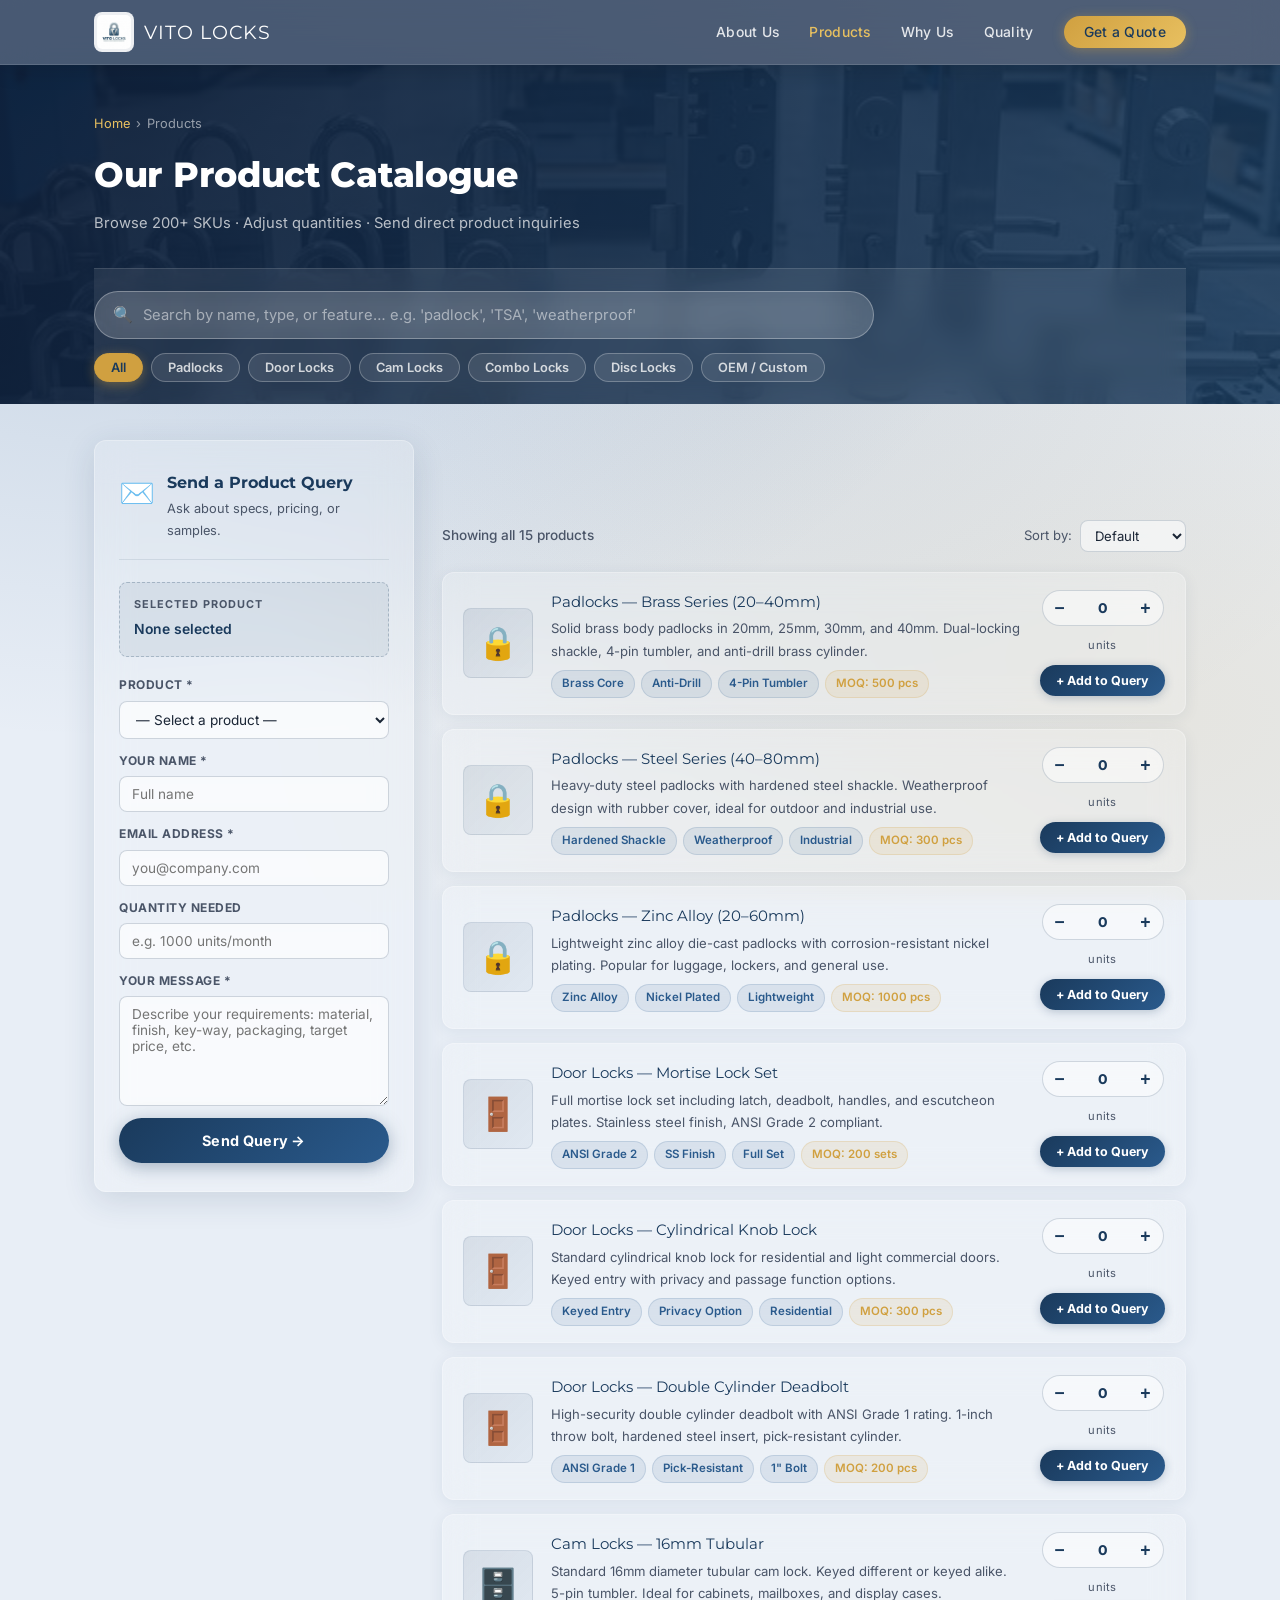
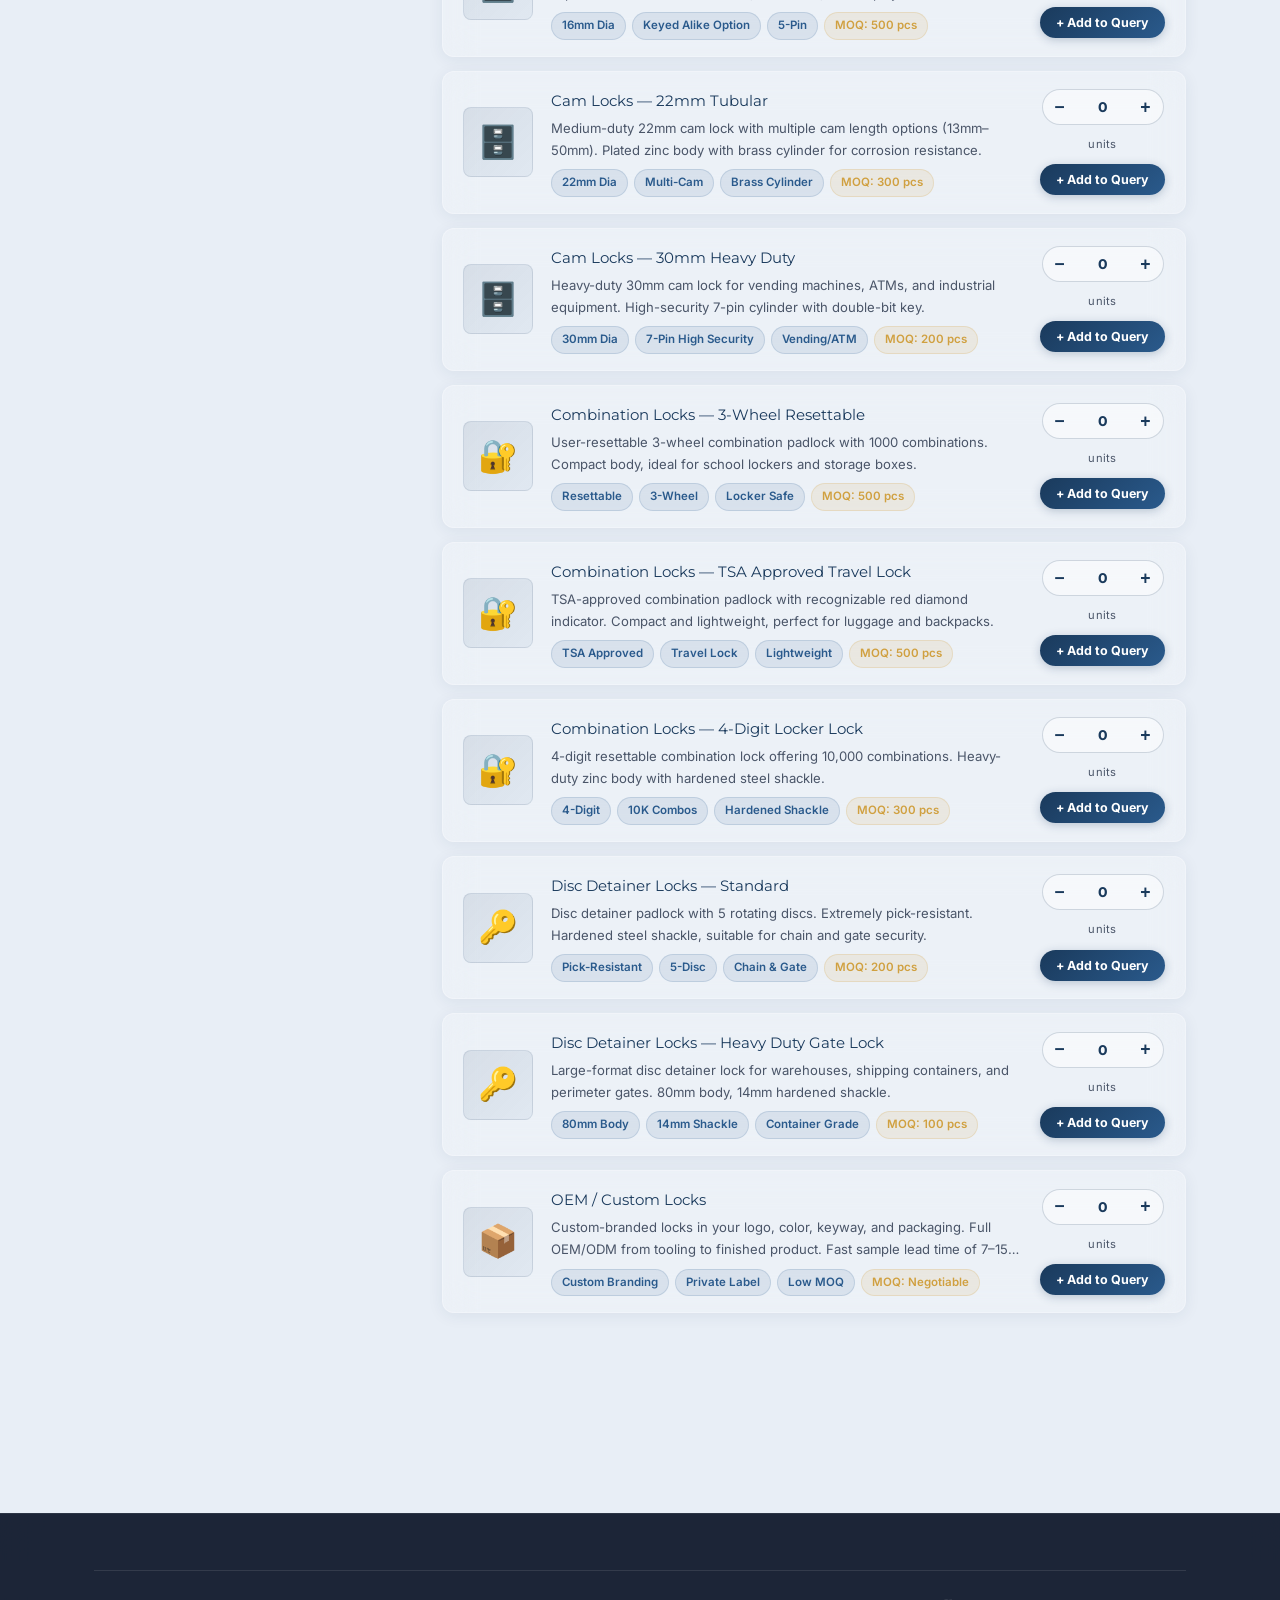
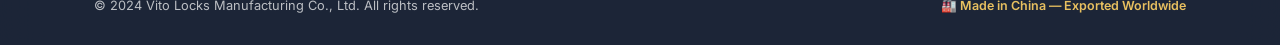
==== products.html @ 8d17414b "feat: add products page with search, quantity controls, and query panel" ====
<!DOCTYPE html>
<html lang="en">
<head>
  <meta charset="UTF-8" />
  <meta name="viewport" content="width=device-width, initial-scale=1.0" />
  <title>Products — Vito Locks | Browse Our Lock Range</title>
  <meta name="description" content="Browse Vito Locks' full product catalogue. Search by type, adjust quantities, and send a direct product inquiry to our trade team." />
  <link rel="stylesheet" href="style.css" />
  <link rel="stylesheet" href="products.css" />
  <link rel="icon" href="data:image/svg+xml,<svg xmlns='http://www.w3.org/2000/svg' viewBox='0 0 100 100'><text y='.9em' font-size='90'>🔒</text></svg>" />
</head>
<body>

<!-- ============================================================
     NAVIGATION
     ============================================================ -->
<nav id="navbar">
  <div class="container nav-inner">
    <div class="nav-logo">
      <a href="index.html" style="display:flex;align-items:center;gap:10px;">
        <img src="logo.png" alt="Vito Locks Logo" />
        <span class="brand">VITO LOCKS</span>
      </a>
    </div>
    <ul class="nav-links" id="navLinks">
      <li><a href="index.html#about">About Us</a></li>
      <li><a href="products.html" style="color:var(--accent-light);">Products</a></li>
      <li><a href="index.html#why">Why Us</a></li>
      <li><a href="index.html#manufacturing">Quality</a></li>
      <li><a href="index.html#contact" class="nav-cta ripple-btn">Get a Quote</a></li>
    </ul>
    <div class="hamburger" id="hamburger" aria-label="Open menu">
      <span></span><span></span><span></span>
    </div>
  </div>
</nav>

<!-- ============================================================
     PAGE HERO STRIP
     ============================================================ -->
<div class="page-hero">
  <div class="container">
    <div class="breadcrumb"><a href="index.html">Home</a> <span>›</span> Products</div>
    <h1 class="page-hero-title">Our Product Catalogue</h1>
    <p class="page-hero-sub">Browse 200+ SKUs · Adjust quantities · Send direct product inquiries</p>

    <!-- ——— SEARCH BAR ——— -->
    <div class="search-wrap">
      <div class="search-box">
        <span class="search-icon">🔍</span>
        <input
          type="text"
          id="searchInput"
          placeholder="Search by name, type, or feature… e.g. 'padlock', 'TSA', 'weatherproof'"
          autocomplete="off"
        />
        <button class="search-clear" id="searchClear" title="Clear search">✕</button>
      </div>
      <div class="filter-chips" id="filterChips">
        <button class="chip active ripple-btn" data-filter="all">All</button>
        <button class="chip ripple-btn" data-filter="padlock">Padlocks</button>
        <button class="chip ripple-btn" data-filter="door">Door Locks</button>
        <button class="chip ripple-btn" data-filter="cam">Cam Locks</button>
        <button class="chip ripple-btn" data-filter="combination">Combo Locks</button>
        <button class="chip ripple-btn" data-filter="disc">Disc Locks</button>
        <button class="chip ripple-btn" data-filter="oem">OEM / Custom</button>
      </div>
    </div>
  </div>
</div>

<!-- ============================================================
     MAIN LAYOUT: LEFT PANEL + RIGHT PRODUCTS
     ============================================================ -->
<main class="products-page container">

  <!-- ======== LEFT: QUERY PANEL ======== -->
  <aside class="query-panel glass-panel" id="queryPanel">
    <div class="query-panel-header">
      <span class="qp-icon">✉️</span>
      <div>
        <h2 class="qp-title">Send a Product Query</h2>
        <p class="qp-sub">Ask about specs, pricing, or samples.</p>
      </div>
    </div>

    <!-- Selected product preview -->
    <div class="selected-product-box" id="selectedProductBox">
      <p class="sp-label">SELECTED PRODUCT</p>
      <div class="sp-name" id="spName">None selected</div>
      <div class="sp-qty" id="spQty"></div>
    </div>

    <form class="query-form" id="queryForm" novalidate>
      <div class="form-group">
        <label for="qProduct">Product *</label>
        <select id="qProduct" required>
          <option value="">— Select a product —</option>
          <option value="Padlocks — Brass Series (20–40mm)">Padlocks — Brass Series (20–40mm)</option>
          <option value="Padlocks — Steel Series (40–80mm)">Padlocks — Steel Series (40–80mm)</option>
          <option value="Padlocks — Zinc Alloy (20–60mm)">Padlocks — Zinc Alloy (20–60mm)</option>
          <option value="Door Locks — Mortise Lock Set">Door Locks — Mortise Lock Set</option>
          <option value="Door Locks — Cylindrical Knob Lock">Door Locks — Cylindrical Knob Lock</option>
          <option value="Door Locks — Double Cylinder Deadbolt">Door Locks — Double Cylinder Deadbolt</option>
          <option value="Cam Locks — 16mm Tubular">Cam Locks — 16mm Tubular</option>
          <option value="Cam Locks — 22mm Tubular">Cam Locks — 22mm Tubular</option>
          <option value="Cam Locks — 30mm Heavy Duty">Cam Locks — 30mm Heavy Duty</option>
          <option value="Combination Locks — 3-Wheel Resettable">Combination Locks — 3-Wheel Resettable</option>
          <option value="Combination Locks — TSA Approved Travel Lock">Combination Locks — TSA Approved Travel Lock</option>
          <option value="Combination Locks — 4-Digit Locker Lock">Combination Locks — 4-Digit Locker Lock</option>
          <option value="Disc Detainer Locks — Standard">Disc Detainer Locks — Standard</option>
          <option value="Disc Detainer Locks — Heavy Duty Gate Lock">Disc Detainer Locks — Heavy Duty Gate Lock</option>
          <option value="OEM / Custom Locks">OEM / Custom Locks</option>
        </select>
      </div>

      <div class="form-group">
        <label for="qName">Your Name *</label>
        <input type="text" id="qName" placeholder="Full name" required />
      </div>

      <div class="form-group">
        <label for="qEmail">Email Address *</label>
        <input type="email" id="qEmail" placeholder="you@company.com" required />
      </div>

      <div class="form-group">
        <label for="qQty">Quantity Needed</label>
        <input type="text" id="qQty" placeholder="e.g. 1000 units/month" />
      </div>

      <div class="form-group">
        <label for="qMsg">Your Message *</label>
        <textarea id="qMsg" rows="5" placeholder="Describe your requirements: material, finish, key-way, packaging, target price, etc." required></textarea>
      </div>

      <button type="submit" class="btn-submit ripple-btn" id="qSubmitBtn">Send Query →</button>
    </form>

    <!-- Inquiry summary badge -->
    <div class="inquiry-summary" id="inquirySummary" style="display:none;">
      <p class="is-label">INQUIRY BASKET</p>
      <div id="inquiryList"></div>
      <button class="btn-clear-basket ripple-btn" id="clearBasket">Clear Basket</button>
    </div>
  </aside>

  <!-- ======== RIGHT: PRODUCTS LIST ======== -->
  <section class="products-right">
    <div class="products-toolbar">
      <span class="results-count" id="resultsCount">Showing all 15 products</span>
      <div class="sort-wrap">
        <label for="sortSelect">Sort by:</label>
        <select id="sortSelect">
          <option value="default">Default</option>
          <option value="az">Name A–Z</option>
          <option value="za">Name Z–A</option>
        </select>
      </div>
    </div>

    <div class="product-list" id="productList">
      <!-- Products injected by JS -->
    </div>

    <div class="no-results" id="noResults" style="display:none;">
      <span>🔍</span>
      <p>No products match your search. Try a different keyword or filter.</p>
    </div>
  </section>

</main>

<!-- ============================================================
     FOOTER (compact)
     ============================================================ -->
<footer id="footer" style="margin-top:60px;">
  <div class="container">
    <div class="footer-bottom">
      <p>© 2024 Vito Locks Manufacturing Co., Ltd. All rights reserved.</p>
      <span class="made-in">🏭 Made in China — Exported Worldwide</span>
    </div>
  </div>
</footer>

<!-- Toast notification -->
<div id="toast"></div>

<script src="products.js"></script>
</body>
</html>
---- style.css ----
/* ===========================
   VITO LOCKS — Glassmorphism Stylesheet
   =========================== */

@import url('https://fonts.googleapis.com/css2?family=Inter:wght@300;400;500;600;700&family=Montserrat:wght@600;700;800&display=swap');

/* ——— CSS Variables ——— */
:root {
  --primary:        #1a3a5c;
  --primary-light:  #2a5a8c;
  --primary-glass:  rgba(26, 58, 92, 0.55);
  --accent:         #d0a040;
  --accent-light:   #e8c060;
  --neutral-dark:   #1a2535;
  --neutral-mid:    #4a5568;
  --neutral-light:  rgba(255,255,255,0.08);
  --bg:             #ffffff;
  --border:         rgba(255,255,255,0.22);
  --border-dark:    rgba(26,58,92,0.18);
  --glass-bg:       rgba(255,255,255,0.12);
  --glass-bg-card:  rgba(255,255,255,0.18);
  --glass-blur:     blur(16px);
  --glass-shadow:   0 8px 32px rgba(26,58,92,0.18);
  --shadow:         0 4px 24px rgba(26,58,92,0.12);
  --radius:         12px;
  --radius-sm:      8px;
  --font-body:      'Inter', sans-serif;
  --font-head:      'Montserrat', sans-serif;
  --transition:     0.28s ease;
}

/* ——— Reset ——— */
*, *::before, *::after { box-sizing: border-box; margin: 0; padding: 0; }
html { scroll-behavior: smooth; }

body {
  font-family: var(--font-body);
  font-size: 15px;
  color: var(--neutral-dark);
  line-height: 1.7;
  /* Rich layered background so glass effect is visible throughout */
  background:
    radial-gradient(ellipse at 10% 20%, rgba(42,90,140,0.18) 0%, transparent 55%),
    radial-gradient(ellipse at 90% 80%, rgba(208,160,64,0.12) 0%, transparent 55%),
    radial-gradient(ellipse at 60% 40%, rgba(26,58,92,0.08) 0%, transparent 60%),
    #e8eef6;
  background-attachment: fixed;
}

img { display: block; max-width: 100%; }
a  { text-decoration: none; color: inherit; }
ul { list-style: none; }

/* ——— Glassmorphism mixin class ——— */
.glass {
  background: var(--glass-bg-card);
  backdrop-filter: var(--glass-blur);
  -webkit-backdrop-filter: var(--glass-blur);
  border: 1px solid var(--border);
  box-shadow: var(--glass-shadow);
}

/* ——— Utility ——— */
.container {
  max-width: 1140px;
  margin: 0 auto;
  padding: 0 24px;
}
.section-title {
  font-family: var(--font-head);
  font-size: 1.9rem;
  color: var(--primary);
  margin-bottom: 10px;
  letter-spacing: -0.3px;
}
.section-sub {
  font-size: 0.95rem;
  color: var(--neutral-mid);
  margin-bottom: 42px;
  max-width: 560px;
}
.divider {
  width: 50px;
  height: 3px;
  background: linear-gradient(90deg, var(--accent), var(--accent-light));
  margin-bottom: 14px;
  border-radius: 2px;
}
section { padding: 80px 0; }

/* ——— RIPPLE / BUBBLE EFFECT ——— */
.ripple-btn {
  position: relative;
  overflow: hidden;
}
.ripple-btn .ripple {
  position: absolute;
  border-radius: 50%;
  transform: scale(0);
  animation: ripple-anim 0.65s linear;
  background: rgba(255, 255, 255, 0.45);
  pointer-events: none;
}
@keyframes ripple-anim {
  to {
    transform: scale(4);
    opacity: 0;
  }
}

/* ——— NAV ——— */
#navbar {
  position: sticky;
  top: 0;
  z-index: 1000;
  background: rgba(20, 40, 70, 0.72);
  backdrop-filter: blur(20px);
  -webkit-backdrop-filter: blur(20px);
  border-bottom: 1px solid rgba(255,255,255,0.12);
  box-shadow: 0 2px 24px rgba(0,0,0,0.15);
}
.nav-inner {
  display: flex;
  align-items: center;
  justify-content: space-between;
  height: 64px;
}
.nav-logo {
  display: flex;
  align-items: center;
  gap: 10px;
}
.nav-logo img {
  height: 40px;
  width: 40px;
  object-fit: contain;
  border-radius: var(--radius-sm);
  background: rgba(255,255,255,0.9);
  padding: 3px;
}
.nav-logo .brand {
  font-family: var(--font-head);
  font-size: 1.2rem;
  color: white;
  letter-spacing: 1px;
}
.nav-links {
  display: flex;
  align-items: center;
  gap: 30px;
}
.nav-links a {
  color: rgba(255,255,255,0.85);
  font-size: 0.87rem;
  font-weight: 500;
  letter-spacing: 0.3px;
  transition: color var(--transition);
}
.nav-links a:hover { color: var(--accent-light); }
.nav-cta {
  background: linear-gradient(135deg, var(--accent), var(--accent-light));
  color: var(--primary) !important;
  padding: 8px 20px;
  border-radius: 30px !important;
  font-weight: 700;
  transition: transform var(--transition), box-shadow var(--transition) !important;
  box-shadow: 0 2px 12px rgba(208,160,64,0.4);
}
.nav-cta:hover {
  transform: translateY(-1px);
  box-shadow: 0 6px 20px rgba(208,160,64,0.5) !important;
}
.hamburger {
  display: none;
  flex-direction: column;
  gap: 5px;
  cursor: pointer;
  padding: 4px;
}
.hamburger span {
  display: block;
  width: 24px;
  height: 2px;
  background: white;
  border-radius: 2px;
  transition: var(--transition);
}

/* ——— HERO ——— */
#hero {
  position: relative;
  min-height: 560px;
  display: flex;
  align-items: center;
  overflow: hidden;
  padding: 0;
}
.hero-bg {
  position: absolute;
  inset: 0;
  background: linear-gradient(110deg, rgba(15,35,60,0.92) 40%, rgba(26,58,92,0.65) 100%);
  z-index: 1;
}
.hero-img {
  position: absolute;
  inset: 0;
  width: 100%;
  height: 100%;
  object-fit: cover;
  z-index: 0;
}
.hero-content {
  position: relative;
  z-index: 2;
  padding: 90px 0;
}
.hero-tag {
  display: inline-block;
  background: rgba(208,160,64,0.18);
  backdrop-filter: blur(8px);
  -webkit-backdrop-filter: blur(8px);
  border: 1px solid rgba(208,160,64,0.5);
  color: var(--accent-light);
  font-size: 0.75rem;
  font-weight: 700;
  letter-spacing: 2px;
  text-transform: uppercase;
  padding: 6px 16px;
  border-radius: 30px;
  margin-bottom: 20px;
}
.hero-title {
  font-family: var(--font-head);
  font-size: 2.8rem;
  color: #fff;
  line-height: 1.2;
  margin-bottom: 18px;
  max-width: 560px;
}
.hero-title span { color: var(--accent-light); }
.hero-desc {
  color: rgba(255,255,255,0.80);
  font-size: 1rem;
  max-width: 480px;
  margin-bottom: 34px;
}
.btn-group { display: flex; gap: 14px; flex-wrap: wrap; }

/* Primary button */
.btn-primary {
  background: linear-gradient(135deg, var(--accent) 0%, var(--accent-light) 100%);
  color: var(--primary);
  padding: 13px 30px;
  border-radius: 30px;
  font-weight: 700;
  font-size: 0.9rem;
  border: none;
  cursor: pointer;
  transition: transform var(--transition), box-shadow var(--transition);
  box-shadow: 0 4px 18px rgba(208,160,64,0.4);
  position: relative;
  overflow: hidden;
}
.btn-primary:hover {
  transform: translateY(-2px);
  box-shadow: 0 8px 28px rgba(208,160,64,0.55);
}

/* Outline button (glass variant) */
.btn-outline {
  background: rgba(255,255,255,0.1);
  backdrop-filter: blur(10px);
  -webkit-backdrop-filter: blur(10px);
  border: 1.5px solid rgba(255,255,255,0.5);
  color: white;
  padding: 12px 28px;
  border-radius: 30px;
  font-weight: 600;
  font-size: 0.9rem;
  cursor: pointer;
  transition: background var(--transition), border-color var(--transition), transform var(--transition);
  position: relative;
  overflow: hidden;
}
.btn-outline:hover {
  background: rgba(255,255,255,0.2);
  border-color: white;
  transform: translateY(-2px);
}

/* Submit button */
.btn-submit {
  background: linear-gradient(135deg, var(--primary) 0%, var(--primary-light) 100%);
  color: white;
  padding: 14px;
  border-radius: 30px;
  border: none;
  font-weight: 700;
  font-size: 0.9rem;
  cursor: pointer;
  font-family: var(--font-body);
  letter-spacing: 0.3px;
  transition: transform var(--transition), box-shadow var(--transition);
  box-shadow: 0 4px 18px rgba(26,58,92,0.35);
  position: relative;
  overflow: hidden;
}
.btn-submit:hover {
  transform: translateY(-2px);
  box-shadow: 0 8px 28px rgba(26,58,92,0.45);
}

/* ——— STATS STRIP ——— */
#stats {
  background: rgba(16, 36, 64, 0.82);
  backdrop-filter: blur(20px);
  -webkit-backdrop-filter: blur(20px);
  border-top: 1px solid rgba(255,255,255,0.08);
  border-bottom: 1px solid rgba(255,255,255,0.08);
  padding: 38px 0;
}
.stats-grid {
  display: grid;
  grid-template-columns: repeat(4, 1fr);
  gap: 0;
  text-align: center;
}
.stat-item {
  padding: 10px 20px;
  border-right: 1px solid rgba(255,255,255,0.12);
}
.stat-item:last-child { border-right: none; }
.stat-num {
  font-family: var(--font-head);
  font-size: 2.1rem;
  font-weight: 800;
  color: var(--accent-light);
}
.stat-label {
  font-size: 0.8rem;
  color: rgba(255,255,255,0.65);
  letter-spacing: 0.5px;
  margin-top: 4px;
}

/* ——— ABOUT ——— */
#about {
  background: transparent;
}
#about .about-grid {
  display: grid;
  grid-template-columns: 1fr 1fr;
  gap: 60px;
  align-items: center;
}
.about-img-wrap {
  border-radius: var(--radius);
  overflow: hidden;
  box-shadow: var(--glass-shadow);
  border: 1px solid rgba(255,255,255,0.3);
}
.about-img-wrap img { width: 100%; height: 340px; object-fit: cover; }
.about-text-panel {
  background: var(--glass-bg-card);
  backdrop-filter: var(--glass-blur);
  -webkit-backdrop-filter: var(--glass-blur);
  border: 1px solid rgba(255,255,255,0.25);
  border-radius: var(--radius);
  padding: 36px;
  box-shadow: var(--glass-shadow);
}
.about-badges {
  display: flex;
  gap: 10px;
  flex-wrap: wrap;
  margin-top: 24px;
}
.badge {
  background: rgba(26,58,92,0.1);
  backdrop-filter: blur(6px);
  border: 1px solid rgba(26,58,92,0.2);
  border-radius: 20px;
  padding: 5px 14px;
  font-size: 0.8rem;
  font-weight: 600;
  color: var(--primary);
}

/* ——— PRODUCTS ——— */
#products {
  background: transparent;
}
#products .products-grid {
  display: grid;
  grid-template-columns: repeat(3, 1fr);
  gap: 24px;
}
.product-card {
  background: var(--glass-bg-card);
  backdrop-filter: var(--glass-blur);
  -webkit-backdrop-filter: var(--glass-blur);
  border: 1px solid rgba(255,255,255,0.28);
  border-radius: var(--radius);
  overflow: hidden;
  transition: box-shadow var(--transition), transform var(--transition);
  box-shadow: 0 4px 20px rgba(26,58,92,0.08);
}
.product-card:hover {
  box-shadow: 0 12px 36px rgba(26,58,92,0.18);
  transform: translateY(-4px);
  border-color: rgba(208,160,64,0.35);
}
.product-img {
  height: 160px;
  background: linear-gradient(135deg, rgba(26,58,92,0.12), rgba(42,90,140,0.08));
  display: flex;
  align-items: center;
  justify-content: center;
  font-size: 3.5rem;
  border-bottom: 1px solid rgba(255,255,255,0.2);
}
.product-body { padding: 20px; }
.product-name {
  font-family: var(--font-head);
  font-size: 1rem;
  color: var(--primary);
  margin-bottom: 6px;
}
.product-desc { font-size: 0.85rem; color: var(--neutral-mid); margin-bottom: 14px; }
.product-tags { display: flex; gap: 8px; flex-wrap: wrap; }
.tag {
  font-size: 0.72rem;
  font-weight: 600;
  color: var(--primary-light);
  background: rgba(42,90,140,0.1);
  border: 1px solid rgba(42,90,140,0.15);
  padding: 3px 10px;
  border-radius: 20px;
}

/* ——— WHY US ——— */
#why {
  background: transparent;
}
#why .why-grid {
  display: grid;
  grid-template-columns: repeat(3, 1fr);
  gap: 24px;
}
.why-card {
  background: var(--glass-bg-card);
  backdrop-filter: var(--glass-blur);
  -webkit-backdrop-filter: var(--glass-blur);
  border: 1px solid rgba(255,255,255,0.28);
  border-radius: var(--radius);
  padding: 32px 24px;
  text-align: center;
  transition: box-shadow var(--transition), transform var(--transition), border-color var(--transition);
  box-shadow: 0 4px 20px rgba(26,58,92,0.06);
}
.why-card:hover {
  box-shadow: 0 10px 32px rgba(26,58,92,0.15);
  transform: translateY(-3px);
  border-color: rgba(208,160,64,0.3);
}
.why-icon {
  font-size: 2.4rem;
  margin-bottom: 14px;
  display: block;
}
.why-card h4 {
  font-family: var(--font-head);
  font-size: 0.95rem;
  color: var(--primary);
  margin-bottom: 8px;
}
.why-card p { font-size: 0.85rem; color: var(--neutral-mid); }

/* ——— MANUFACTURING ——— */
#manufacturing {
  background: transparent;
}
#manufacturing .mfg-layout {
  display: grid;
  grid-template-columns: 1.1fr 1fr;
  gap: 60px;
  align-items: start;
}
.mfg-panel {
  background: var(--glass-bg-card);
  backdrop-filter: var(--glass-blur);
  -webkit-backdrop-filter: var(--glass-blur);
  border: 1px solid rgba(255,255,255,0.25);
  border-radius: var(--radius);
  padding: 36px;
  box-shadow: var(--glass-shadow);
}
.mfg-steps { display: flex; flex-direction: column; gap: 22px; }
.mfg-step {
  display: flex;
  gap: 18px;
  align-items: flex-start;
}
.step-num {
  flex-shrink: 0;
  width: 38px;
  height: 38px;
  background: linear-gradient(135deg, var(--primary), var(--primary-light));
  color: white;
  font-family: var(--font-head);
  font-size: 0.85rem;
  font-weight: 700;
  display: flex;
  align-items: center;
  justify-content: center;
  border-radius: 50%;
  box-shadow: 0 3px 10px rgba(26,58,92,0.3);
}
.step-body h5 {
  font-family: var(--font-head);
  font-size: 0.9rem;
  color: var(--primary);
  margin-bottom: 3px;
}
.step-body p { font-size: 0.84rem; color: var(--neutral-mid); }
.mfg-certs {
  display: grid;
  grid-template-columns: 1fr 1fr;
  gap: 14px;
  margin-top: 10px;
}
.cert-box {
  background: var(--glass-bg-card);
  backdrop-filter: var(--glass-blur);
  -webkit-backdrop-filter: var(--glass-blur);
  border: 1px solid rgba(255,255,255,0.28);
  border-radius: var(--radius-sm);
  padding: 18px 14px;
  text-align: center;
  transition: transform var(--transition), border-color var(--transition);
  box-shadow: 0 2px 12px rgba(26,58,92,0.07);
}
.cert-box:hover {
  transform: translateY(-2px);
  border-color: rgba(208,160,64,0.3);
}
.cert-box .cert-icon { font-size: 1.9rem; margin-bottom: 8px; }
.cert-box p { font-size: 0.78rem; font-weight: 600; color: var(--primary); }

/* ——— CONTACT ——— */
#contact {
  background: transparent;
}
#contact .contact-wrap {
  display: grid;
  grid-template-columns: 1fr 1.3fr;
  gap: 40px;
  align-items: start;
}
.contact-info-panel {
  background: var(--glass-bg-card);
  backdrop-filter: var(--glass-blur);
  -webkit-backdrop-filter: var(--glass-blur);
  border: 1px solid rgba(255,255,255,0.25);
  border-radius: var(--radius);
  padding: 32px;
  box-shadow: var(--glass-shadow);
}
.contact-info-panel h3 {
  font-family: var(--font-head);
  font-size: 1.1rem;
  color: var(--primary);
  margin-bottom: 22px;
}
.info-line {
  display: flex;
  gap: 12px;
  align-items: flex-start;
  margin-bottom: 18px;
}
.info-line .icon { font-size: 1.15rem; margin-top: 2px; flex-shrink: 0; }
.info-line p { font-size: 0.87rem; color: var(--neutral-mid); }
.info-line strong { color: var(--neutral-dark); display: block; margin-bottom: 2px; }

.contact-form-panel {
  background: var(--glass-bg-card);
  backdrop-filter: var(--glass-blur);
  -webkit-backdrop-filter: var(--glass-blur);
  border: 1px solid rgba(255,255,255,0.25);
  border-radius: var(--radius);
  padding: 32px;
  box-shadow: var(--glass-shadow);
}
.contact-form { display: flex; flex-direction: column; gap: 14px; }
.form-row { display: grid; grid-template-columns: 1fr 1fr; gap: 14px; }
.form-group { display: flex; flex-direction: column; gap: 5px; }
.form-group label {
  font-size: 0.8rem;
  font-weight: 600;
  color: var(--neutral-mid);
  text-transform: uppercase;
  letter-spacing: 0.4px;
}
.form-group input,
.form-group select,
.form-group textarea {
  border: 1px solid rgba(26,58,92,0.18);
  border-radius: var(--radius-sm);
  padding: 10px 14px;
  font-family: var(--font-body);
  font-size: 0.88rem;
  color: var(--neutral-dark);
  background: rgba(255,255,255,0.55);
  backdrop-filter: blur(6px);
  -webkit-backdrop-filter: blur(6px);
  outline: none;
  transition: border-color var(--transition), background var(--transition);
}
.form-group input:focus,
.form-group select:focus,
.form-group textarea:focus {
  border-color: var(--primary-light);
  background: rgba(255,255,255,0.8);
}
.form-group textarea { resize: vertical; min-height: 110px; }

/* ——— FOOTER ——— */
#footer {
  background: rgba(10, 20, 38, 0.92);
  backdrop-filter: blur(20px);
  -webkit-backdrop-filter: blur(20px);
  border-top: 1px solid rgba(255,255,255,0.08);
  color: rgba(255,255,255,0.7);
  padding: 56px 0 28px;
}
.footer-grid {
  display: grid;
  grid-template-columns: 2fr 1fr 1fr 1fr;
  gap: 40px;
  margin-bottom: 40px;
}
.footer-brand img {
  height: 42px;
  width: 42px;
  object-fit: contain;
  background: rgba(255,255,255,0.9);
  border-radius: var(--radius-sm);
  padding: 3px;
  margin-bottom: 12px;
}
.footer-brand .brand-name {
  font-family: var(--font-head);
  font-size: 1rem;
  color: white;
  margin-bottom: 10px;
}
.footer-brand p { font-size: 0.83rem; line-height: 1.65; }
.footer-col h5 {
  font-size: 0.8rem;
  font-weight: 700;
  color: white;
  text-transform: uppercase;
  letter-spacing: 1px;
  margin-bottom: 16px;
}
.footer-col ul li { margin-bottom: 9px; }
.footer-col ul li a {
  font-size: 0.83rem;
  color: rgba(255,255,255,0.6);
  transition: color var(--transition);
}
.footer-col ul li a:hover { color: var(--accent-light); }
.footer-bottom {
  border-top: 1px solid rgba(255,255,255,0.1);
  padding-top: 24px;
  display: flex;
  justify-content: space-between;
  align-items: center;
  flex-wrap: wrap;
  gap: 10px;
}
.footer-bottom p { font-size: 0.8rem; }
.footer-bottom .made-in {
  font-size: 0.78rem;
  color: var(--accent-light);
  font-weight: 600;
}

/* ——— TOAST ——— */
#toast {
  position: fixed;
  bottom: 30px;
  right: 30px;
  background: rgba(26,58,92,0.88);
  backdrop-filter: blur(14px);
  -webkit-backdrop-filter: blur(14px);
  border: 1px solid rgba(255,255,255,0.2);
  color: white;
  padding: 14px 24px;
  border-radius: 12px;
  font-size: 0.87rem;
  font-weight: 500;
  box-shadow: 0 8px 28px rgba(0,0,0,0.25);
  transform: translateY(80px);
  opacity: 0;
  transition: all 0.38s cubic-bezier(0.34,1.56,0.64,1);
  z-index: 9999;
}
#toast.show { transform: translateY(0); opacity: 1; }

/* ——— FADE ANIMATION ——— */
.fade-item {
  opacity: 0;
  transform: translateY(22px);
  transition: opacity 0.5s ease, transform 0.5s ease;
}
.fade-item.visible {
  opacity: 1;
  transform: translateY(0);
}

/* ——— RESPONSIVE ——— */
@media (max-width: 992px) {
  .stats-grid { grid-template-columns: repeat(2, 1fr); }
  #about .about-grid { grid-template-columns: 1fr; }
  #products .products-grid { grid-template-columns: repeat(2, 1fr); }
  #why .why-grid { grid-template-columns: repeat(2, 1fr); }
  #manufacturing .mfg-layout { grid-template-columns: 1fr; }
  #contact .contact-wrap { grid-template-columns: 1fr; }
  .footer-grid { grid-template-columns: 1fr 1fr; }
}

@media (max-width: 680px) {
  .hero-title { font-size: 2rem; }
  .section-title { font-size: 1.5rem; }
  #products .products-grid { grid-template-columns: 1fr; }
  #why .why-grid { grid-template-columns: 1fr; }
  .form-row { grid-template-columns: 1fr; }
  .footer-grid { grid-template-columns: 1fr; }
  .nav-links { display: none; flex-direction: column; gap: 0; }
  .nav-links.open {
    display: flex;
    position: absolute;
    top: 64px;
    left: 0;
    right: 0;
    background: rgba(20,40,70,0.96);
    backdrop-filter: blur(16px);
    -webkit-backdrop-filter: blur(16px);
    padding: 12px 0;
    box-shadow: 0 8px 24px rgba(0,0,0,0.3);
    border-bottom: 1px solid rgba(255,255,255,0.08);
  }
  .nav-links.open a {
    padding: 12px 24px;
    display: block;
  }
  .hamburger { display: flex; }
  #navbar { position: relative; }
}
---- products.css ----
/* ===========================
   VITO LOCKS — Products Page CSS
   =========================== */

/* ——— Page Hero Strip ——— */
.page-hero {
  background: linear-gradient(110deg, rgba(15,32,58,0.95) 0%, rgba(26,58,92,0.88) 100%),
              url('hero.png') center/cover no-repeat;
  padding: 48px 0 0;
  color: white;
}
.breadcrumb {
  font-size: 0.8rem;
  color: rgba(255,255,255,0.55);
  margin-bottom: 10px;
  display: flex;
  gap: 6px;
  align-items: center;
}
.breadcrumb a { color: var(--accent-light); transition: opacity var(--transition); }
.breadcrumb a:hover { opacity: 0.8; }
.page-hero-title {
  font-family: var(--font-head);
  font-size: 2.2rem;
  font-weight: 800;
  margin-bottom: 6px;
  letter-spacing: -0.3px;
}
.page-hero-sub {
  font-size: 0.92rem;
  color: rgba(255,255,255,0.7);
  margin-bottom: 32px;
}

/* ——— Search Bar ——— */
.search-wrap {
  background: rgba(255,255,255,0.08);
  backdrop-filter: blur(12px);
  -webkit-backdrop-filter: blur(12px);
  border-top: 1px solid rgba(255,255,255,0.12);
  padding: 22px 0;
}
.search-box {
  display: flex;
  align-items: center;
  background: rgba(255,255,255,0.14);
  backdrop-filter: blur(16px);
  -webkit-backdrop-filter: blur(16px);
  border: 1.5px solid rgba(255,255,255,0.3);
  border-radius: 40px;
  padding: 0 18px;
  gap: 10px;
  transition: border-color var(--transition), background var(--transition);
  max-width: 780px;
}
.search-box:focus-within {
  border-color: var(--accent-light);
  background: rgba(255,255,255,0.2);
}
.search-icon { font-size: 1rem; opacity: 0.7; flex-shrink: 0; }
.search-box input {
  flex: 1;
  background: transparent;
  border: none;
  outline: none;
  font-family: var(--font-body);
  font-size: 0.92rem;
  color: white;
  padding: 14px 0;
}
.search-box input::placeholder { color: rgba(255,255,255,0.5); }
.search-clear {
  background: none;
  border: none;
  color: rgba(255,255,255,0.5);
  font-size: 0.85rem;
  cursor: pointer;
  padding: 4px 6px;
  border-radius: 50%;
  transition: color var(--transition), background var(--transition);
  display: none;
  flex-shrink: 0;
}
.search-clear.visible { display: block; }
.search-clear:hover { color: white; background: rgba(255,255,255,0.1); }

.filter-chips {
  display: flex;
  gap: 8px;
  flex-wrap: wrap;
  margin-top: 14px;
}
.chip {
  background: rgba(255,255,255,0.1);
  border: 1.5px solid rgba(255,255,255,0.25);
  color: rgba(255,255,255,0.78);
  padding: 6px 16px;
  border-radius: 20px;
  font-size: 0.8rem;
  font-weight: 600;
  cursor: pointer;
  font-family: var(--font-body);
  transition: background var(--transition), border-color var(--transition), color var(--transition);
  position: relative;
  overflow: hidden;
}
.chip:hover {
  background: rgba(255,255,255,0.2);
  border-color: rgba(255,255,255,0.5);
  color: white;
}
.chip.active {
  background: var(--accent);
  border-color: var(--accent);
  color: var(--primary);
  box-shadow: 0 3px 12px rgba(208,160,64,0.4);
}

/* ——— MAIN LAYOUT ——— */
.products-page {
  display: grid;
  grid-template-columns: 320px 1fr;
  gap: 28px;
  padding-top: 36px;
  padding-bottom: 60px;
  align-items: start;
}

/* ——— LEFT QUERY PANEL ——— */
.query-panel {
  position: sticky;
  top: 80px;
  border-radius: var(--radius);
  padding: 28px 24px;
}
.glass-panel {
  background: rgba(255,255,255,0.16);
  backdrop-filter: blur(18px);
  -webkit-backdrop-filter: blur(18px);
  border: 1px solid rgba(255,255,255,0.28);
  box-shadow: 0 8px 32px rgba(26,58,92,0.14);
}
.query-panel-header {
  display: flex;
  align-items: flex-start;
  gap: 12px;
  margin-bottom: 22px;
  padding-bottom: 18px;
  border-bottom: 1px solid rgba(26,58,92,0.1);
}
.qp-icon { font-size: 1.8rem; flex-shrink: 0; }
.qp-title {
  font-family: var(--font-head);
  font-size: 1rem;
  color: var(--primary);
  margin-bottom: 2px;
}
.qp-sub { font-size: 0.8rem; color: var(--neutral-mid); }

/* Selected product preview box */
.selected-product-box {
  background: rgba(26,58,92,0.07);
  border: 1px dashed rgba(26,58,92,0.25);
  border-radius: var(--radius-sm);
  padding: 12px 14px;
  margin-bottom: 18px;
  min-height: 58px;
}
.sp-label {
  font-size: 0.68rem;
  font-weight: 700;
  letter-spacing: 1px;
  color: var(--neutral-mid);
  margin-bottom: 4px;
}
.sp-name {
  font-size: 0.87rem;
  font-weight: 600;
  color: var(--primary);
}
.sp-qty {
  font-size: 0.78rem;
  color: var(--neutral-mid);
  margin-top: 3px;
}

.query-form { display: flex; flex-direction: column; gap: 12px; }
.query-form .form-group label {
  font-size: 0.75rem;
  font-weight: 700;
  color: var(--neutral-mid);
  text-transform: uppercase;
  letter-spacing: 0.5px;
}
.query-form .form-group input,
.query-form .form-group select,
.query-form .form-group textarea {
  border: 1px solid rgba(26,58,92,0.2);
  border-radius: var(--radius-sm);
  padding: 9px 12px;
  font-family: var(--font-body);
  font-size: 0.85rem;
  color: var(--neutral-dark);
  background: rgba(255,255,255,0.6);
  backdrop-filter: blur(6px);
  outline: none;
  width: 100%;
  transition: border-color var(--transition), background var(--transition);
}
.query-form .form-group input:focus,
.query-form .form-group select:focus,
.query-form .form-group textarea:focus {
  border-color: var(--primary-light);
  background: rgba(255,255,255,0.85);
}
.query-form textarea { resize: vertical; }

/* Inquiry Basket */
.inquiry-summary {
  margin-top: 20px;
  padding-top: 18px;
  border-top: 1px solid rgba(26,58,92,0.12);
}
.is-label {
  font-size: 0.68rem;
  font-weight: 700;
  letter-spacing: 1px;
  color: var(--neutral-mid);
  margin-bottom: 10px;
}
.inquiry-item {
  display: flex;
  justify-content: space-between;
  align-items: center;
  font-size: 0.82rem;
  color: var(--neutral-dark);
  padding: 7px 0;
  border-bottom: 1px solid rgba(26,58,92,0.08);
  gap: 8px;
}
.inquiry-item .ii-name { flex: 1; font-weight: 500; }
.inquiry-item .ii-qty {
  background: rgba(26,58,92,0.08);
  border-radius: 12px;
  padding: 2px 10px;
  font-weight: 700;
  color: var(--primary);
  font-size: 0.78rem;
  flex-shrink: 0;
}
.inquiry-item .ii-remove {
  background: none;
  border: none;
  color: #c0392b;
  cursor: pointer;
  font-size: 0.9rem;
  padding: 2px 4px;
  border-radius: 4px;
  transition: background var(--transition);
}
.inquiry-item .ii-remove:hover { background: rgba(192,57,43,0.1); }
.btn-clear-basket {
  margin-top: 12px;
  background: transparent;
  border: 1.5px solid rgba(192,57,43,0.35);
  color: #c0392b;
  padding: 8px 16px;
  border-radius: 20px;
  font-size: 0.8rem;
  font-weight: 600;
  cursor: pointer;
  font-family: var(--font-body);
  width: 100%;
  transition: background var(--transition), border-color var(--transition);
  position: relative;
  overflow: hidden;
}
.btn-clear-basket:hover { background: rgba(192,57,43,0.07); border-color: #c0392b; }

/* ——— RIGHT PRODUCTS SECTION ——— */
.products-right { min-width: 0; }
.products-toolbar {
  display: flex;
  justify-content: space-between;
  align-items: center;
  margin-bottom: 20px;
  flex-wrap: wrap;
  gap: 10px;
}
.results-count {
  font-size: 0.85rem;
  color: var(--neutral-mid);
  font-weight: 500;
}
.sort-wrap {
  display: flex;
  align-items: center;
  gap: 8px;
  font-size: 0.82rem;
  color: var(--neutral-mid);
}
.sort-wrap select {
  border: 1px solid var(--border-dark);
  border-radius: var(--radius-sm);
  padding: 6px 10px;
  font-family: var(--font-body);
  font-size: 0.82rem;
  background: rgba(255,255,255,0.55);
  backdrop-filter: blur(6px);
  outline: none;
  color: var(--neutral-dark);
  cursor: pointer;
}

/* Product list items */
.product-list {
  display: flex;
  flex-direction: column;
  gap: 14px;
}
.prod-item {
  display: grid;
  grid-template-columns: 70px 1fr auto;
  align-items: center;
  gap: 18px;
  background: rgba(255,255,255,0.18);
  backdrop-filter: blur(16px);
  -webkit-backdrop-filter: blur(16px);
  border: 1px solid rgba(255,255,255,0.28);
  border-radius: var(--radius);
  padding: 16px 20px;
  box-shadow: 0 3px 16px rgba(26,58,92,0.07);
  transition: box-shadow var(--transition), transform var(--transition), border-color var(--transition);
}
.prod-item:hover {
  box-shadow: 0 8px 28px rgba(26,58,92,0.14);
  transform: translateX(3px);
  border-color: rgba(208,160,64,0.3);
}
.prod-emoji {
  width: 70px;
  height: 70px;
  background: linear-gradient(135deg, rgba(26,58,92,0.1), rgba(42,90,140,0.06));
  border-radius: var(--radius-sm);
  border: 1px solid rgba(26,58,92,0.1);
  display: flex;
  align-items: center;
  justify-content: center;
  font-size: 2rem;
  flex-shrink: 0;
}
.prod-info { min-width: 0; }
.prod-name {
  font-family: var(--font-head);
  font-size: 0.95rem;
  color: var(--primary);
  margin-bottom: 3px;
  white-space: nowrap;
  overflow: hidden;
  text-overflow: ellipsis;
}
.prod-desc {
  font-size: 0.82rem;
  color: var(--neutral-mid);
  margin-bottom: 8px;
  display: -webkit-box;
  -webkit-line-clamp: 2;
  -webkit-box-orient: vertical;
  overflow: hidden;
}
.prod-tags { display: flex; gap: 6px; flex-wrap: wrap; }
.prod-controls {
  display: flex;
  flex-direction: column;
  align-items: center;
  gap: 10px;
  flex-shrink: 0;
}
.qty-control {
  display: flex;
  align-items: center;
  gap: 0;
  background: rgba(255,255,255,0.5);
  border: 1px solid rgba(26,58,92,0.18);
  border-radius: 30px;
  overflow: hidden;
}
.qty-btn {
  width: 34px;
  height: 34px;
  background: none;
  border: none;
  cursor: pointer;
  font-size: 1.1rem;
  font-weight: 700;
  color: var(--primary);
  transition: background var(--transition);
  display: flex;
  align-items: center;
  justify-content: center;
  flex-shrink: 0;
}
.qty-btn:hover { background: rgba(26,58,92,0.08); }
.qty-input {
  width: 52px;
  border: none;
  background: transparent;
  text-align: center;
  font-family: var(--font-head);
  font-size: 0.88rem;
  font-weight: 700;
  color: var(--primary);
  outline: none;
  padding: 0;
  -moz-appearance: textfield;
}
.qty-input::-webkit-inner-spin-button,
.qty-input::-webkit-outer-spin-button { -webkit-appearance: none; margin: 0; }
.qty-unit {
  font-size: 0.7rem;
  color: var(--neutral-mid);
  display: block;
  text-align: center;
  letter-spacing: 0.3px;
}
.btn-add-inquiry {
  background: linear-gradient(135deg, var(--primary), var(--primary-light));
  color: white;
  border: none;
  padding: 8px 16px;
  border-radius: 20px;
  font-size: 0.78rem;
  font-weight: 700;
  cursor: pointer;
  font-family: var(--font-body);
  white-space: nowrap;
  transition: transform var(--transition), box-shadow var(--transition);
  position: relative;
  overflow: hidden;
  box-shadow: 0 2px 10px rgba(26,58,92,0.25);
}
.btn-add-inquiry:hover {
  transform: translateY(-1px);
  box-shadow: 0 5px 16px rgba(26,58,92,0.35);
}
.btn-add-inquiry.added {
  background: linear-gradient(135deg, #27ae60, #2ecc71);
  box-shadow: 0 2px 10px rgba(39,174,96,0.3);
}

/* ——— No results ——— */
.no-results {
  text-align: center;
  padding: 60px 20px;
  color: var(--neutral-mid);
}
.no-results span { font-size: 3rem; display: block; margin-bottom: 14px; }
.no-results p { font-size: 0.92rem; }

/* ——— RESPONSIVE ——— */
@media (max-width: 960px) {
  .products-page {
    grid-template-columns: 1fr;
  }
  .query-panel {
    position: static;
    order: 2;
  }
  .products-right { order: 1; }
}

@media (max-width: 600px) {
  .prod-item {
    grid-template-columns: 56px 1fr;
    grid-template-rows: auto auto;
  }
  .prod-controls {
    grid-column: 1 / -1;
    flex-direction: row;
    justify-content: flex-end;
  }
  .page-hero-title { font-size: 1.7rem; }
}
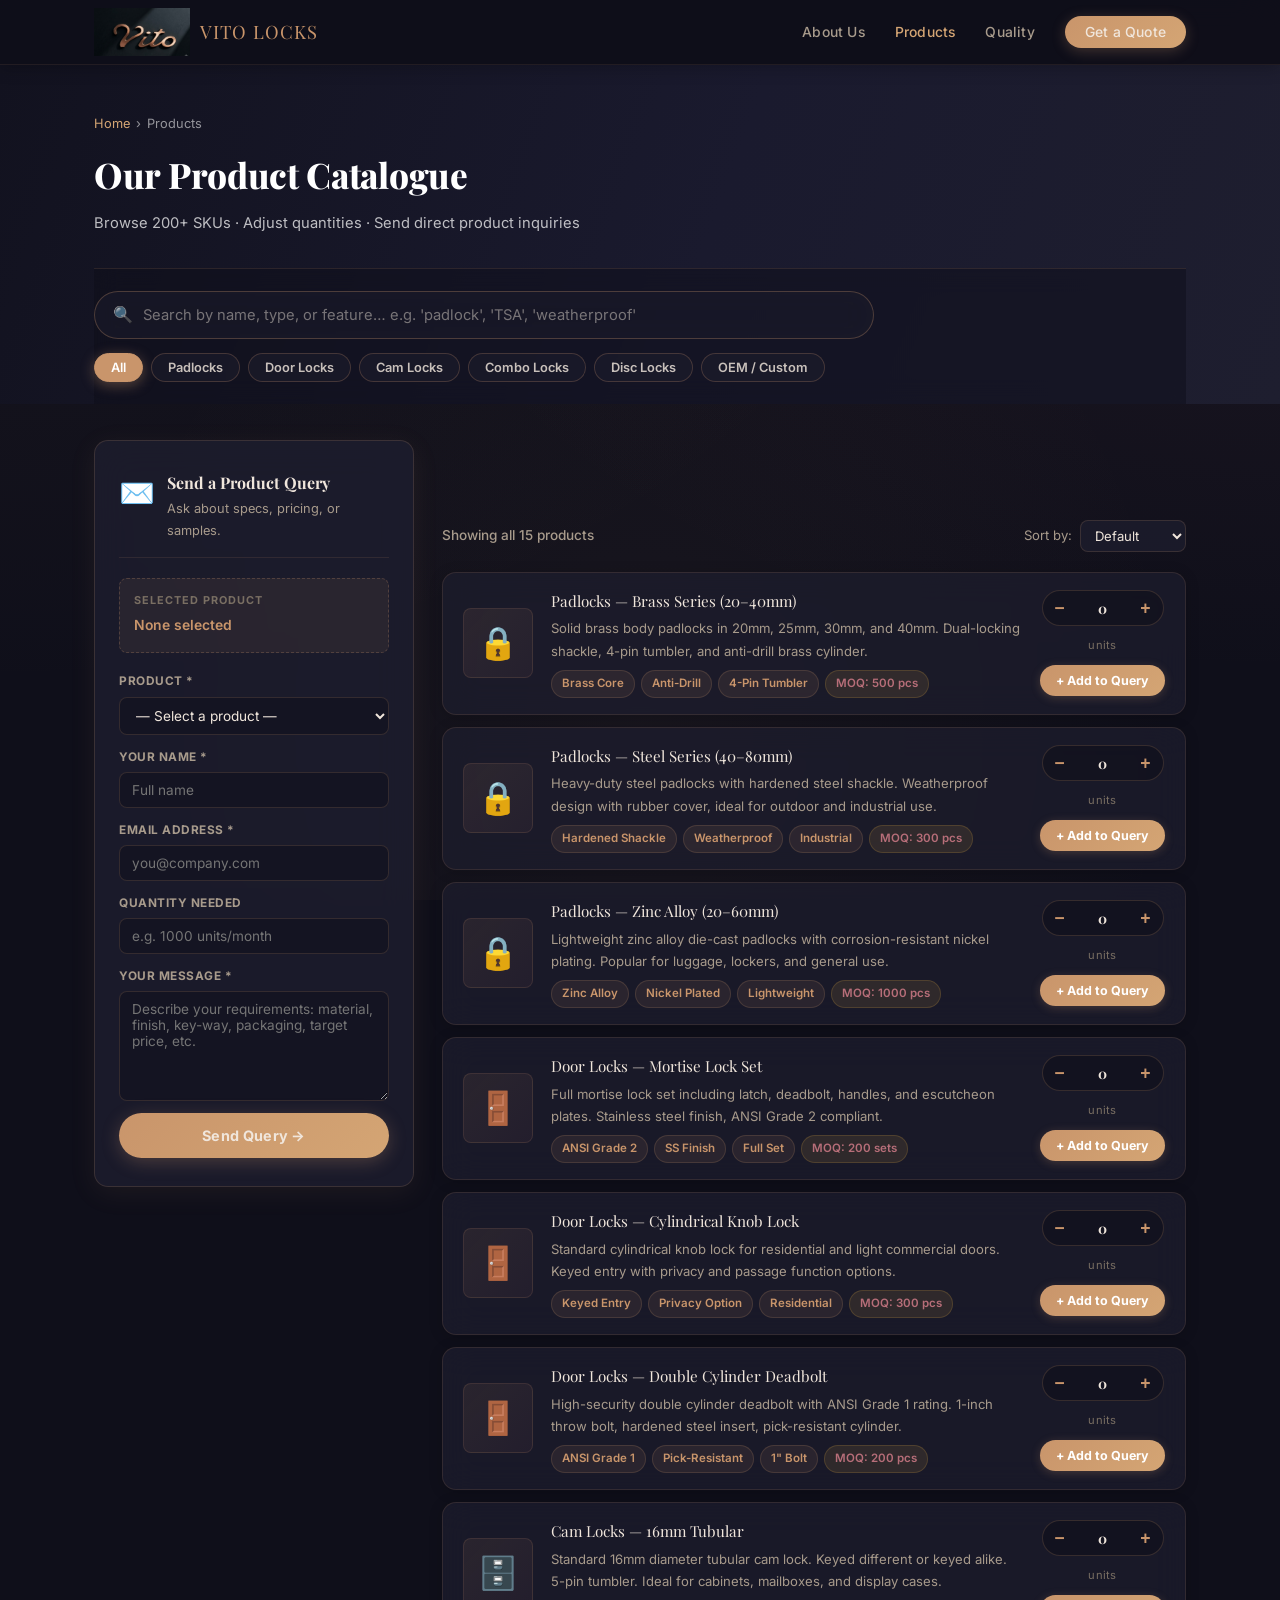
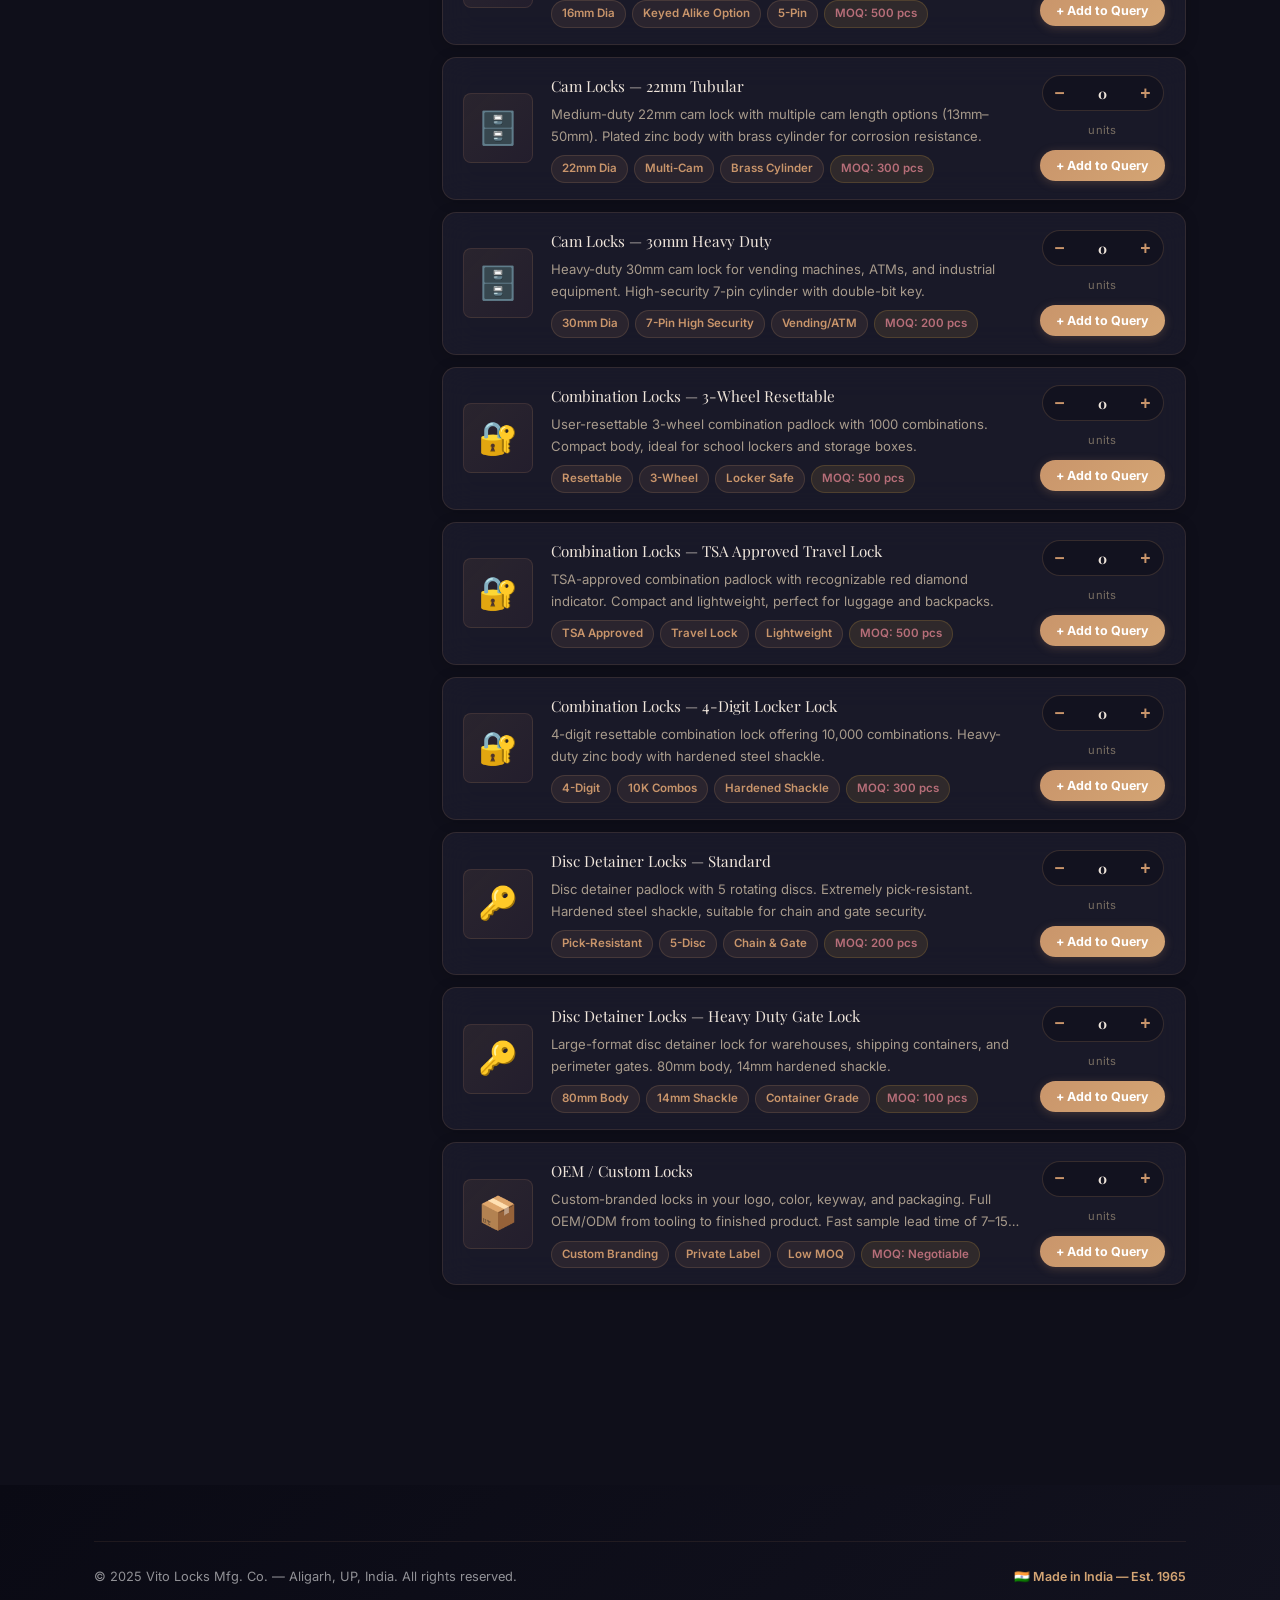
==== commit 114d9e2f: "Apply dark charcoal and rose gold theme with new logo" ====
--- a/products.html
+++ b/products.html
@@ -7,6 +7,7 @@
   <meta name="description" content="Browse Vito Locks' full product catalogue. Search by type, adjust quantities, and send a direct product inquiry to our trade team." />
   <link rel="stylesheet" href="style.css" />
   <link rel="stylesheet" href="products.css" />
+  <link rel="stylesheet" href="https://fonts.googleapis.com/css2?family=Playfair+Display:wght@400;600;700&display=swap" />
   <link rel="icon" href="data:image/svg+xml,<svg xmlns='http://www.w3.org/2000/svg' viewBox='0 0 100 100'><text y='.9em' font-size='90'>🔒</text></svg>" />
 </head>
 <body>
@@ -25,7 +26,6 @@
     <ul class="nav-links" id="navLinks">
       <li><a href="index.html#about">About Us</a></li>
       <li><a href="products.html" style="color:var(--accent-light);">Products</a></li>
-      <li><a href="index.html#why">Why Us</a></li>
       <li><a href="index.html#manufacturing">Quality</a></li>
       <li><a href="index.html#contact" class="nav-cta ripple-btn">Get a Quote</a></li>
     </ul>
@@ -177,8 +177,8 @@
 <footer id="footer" style="margin-top:60px;">
   <div class="container">
     <div class="footer-bottom">
-      <p>© 2024 Vito Locks Manufacturing Co., Ltd. All rights reserved.</p>
-      <span class="made-in">🏭 Made in China — Exported Worldwide</span>
+      <p>© 2025 Vito Locks Mfg. Co. &mdash; Aligarh, UP, India. All rights reserved.</p>
+      <span class="made-in">🇮🇳 Made in India — Est. 1965</span>
     </div>
   </div>
 </footer>
--- a/style.css
+++ b/style.css
@@ -1,32 +1,35 @@
 /* ===========================
-   VITO LOCKS — Glassmorphism Stylesheet
+   VITO LOCKS — Dark Charcoal + Rose Gold Theme
    =========================== */
 
 @import url('https://fonts.googleapis.com/css2?family=Inter:wght@300;400;500;600;700&family=Montserrat:wght@600;700;800&display=swap');
 
 /* ——— CSS Variables ——— */
 :root {
-  --primary:        #1a3a5c;
-  --primary-light:  #2a5a8c;
-  --primary-glass:  rgba(26, 58, 92, 0.55);
-  --accent:         #d0a040;
-  --accent-light:   #e8c060;
-  --neutral-dark:   #1a2535;
-  --neutral-mid:    #4a5568;
-  --neutral-light:  rgba(255,255,255,0.08);
-  --bg:             #ffffff;
-  --border:         rgba(255,255,255,0.22);
-  --border-dark:    rgba(26,58,92,0.18);
-  --glass-bg:       rgba(255,255,255,0.12);
-  --glass-bg-card:  rgba(255,255,255,0.18);
-  --glass-blur:     blur(16px);
-  --glass-shadow:   0 8px 32px rgba(26,58,92,0.18);
-  --shadow:         0 4px 24px rgba(26,58,92,0.12);
-  --radius:         12px;
-  --radius-sm:      8px;
-  --font-body:      'Inter', sans-serif;
-  --font-head:      'Montserrat', sans-serif;
-  --transition:     0.28s ease;
+  --primary:         #c9956b;
+  --primary-light:   #d4a574;
+  --primary-glass:   rgba(201,149,107,0.12);
+  --accent:          #b76e79;
+  --accent-light:    #d4a574;
+  --accent-pale:     rgba(201,149,107,0.08);
+  --neutral-dark:    #f0e6dc;
+  --neutral-mid:     #a89b8c;
+  --neutral-soft:    #7a6f63;
+  --neutral-light:   #1e1e2f;
+  --bg:              #0f0f1a;
+  --border:          rgba(201,149,107,0.15);
+  --border-light:    rgba(201,149,107,0.08);
+  --glass-bg:        rgba(30,30,47,0.70);
+  --glass-bg-card:   rgba(30,30,47,0.78);
+  --glass-bg-nav:    rgba(15,15,26,0.92);
+  --glass-blur:      blur(18px);
+  --glass-shadow:    0 4px 24px rgba(0,0,0,0.3);
+  --shadow:          0 2px 16px rgba(0,0,0,0.25);
+  --radius:          14px;
+  --radius-sm:       8px;
+  --font-body:       'Inter', sans-serif;
+  --font-head:       'Playfair Display', 'Montserrat', serif;
+  --transition:      0.26s ease;
 }
 
 /* ——— Reset ——— */
@@ -38,27 +41,18 @@
   font-size: 15px;
   color: var(--neutral-dark);
   line-height: 1.7;
-  /* Rich layered background so glass effect is visible throughout */
+  /* Dark charcoal background with subtle warm radials */
   background:
-    radial-gradient(ellipse at 10% 20%, rgba(42,90,140,0.18) 0%, transparent 55%),
-    radial-gradient(ellipse at 90% 80%, rgba(208,160,64,0.12) 0%, transparent 55%),
-    radial-gradient(ellipse at 60% 40%, rgba(26,58,92,0.08) 0%, transparent 60%),
-    #e8eef6;
+    radial-gradient(ellipse at 0% 0%,   rgba(201,149,107,0.05) 0%, transparent 55%),
+    radial-gradient(ellipse at 100% 15%, rgba(183,110,121,0.08) 0%, transparent 50%),
+    radial-gradient(ellipse at 50% 80%,  rgba(201,149,107,0.05) 0%, transparent 60%),
+    var(--bg);
   background-attachment: fixed;
 }
 
 img { display: block; max-width: 100%; }
 a  { text-decoration: none; color: inherit; }
 ul { list-style: none; }
-
-/* ——— Glassmorphism mixin class ——— */
-.glass {
-  background: var(--glass-bg-card);
-  backdrop-filter: var(--glass-blur);
-  -webkit-backdrop-filter: var(--glass-blur);
-  border: 1px solid var(--border);
-  box-shadow: var(--glass-shadow);
-}
 
 /* ——— Utility ——— */
 .container {
@@ -69,7 +63,7 @@
 .section-title {
   font-family: var(--font-head);
   font-size: 1.9rem;
-  color: var(--primary);
+  color: var(--neutral-dark);
   margin-bottom: 10px;
   letter-spacing: -0.3px;
 }
@@ -98,14 +92,15 @@
   border-radius: 50%;
   transform: scale(0);
   animation: ripple-anim 0.65s linear;
-  background: rgba(255, 255, 255, 0.45);
+  background: rgba(201, 149, 107, 0.18);
   pointer-events: none;
 }
+.btn-primary .ripple,
+.btn-submit .ripple  { background: rgba(201,149,107,0.2); }
+.btn-outline .ripple { background: rgba(201,149,107,0.12); }
+.chip .ripple        { background: rgba(201,149,107,0.15); }
 @keyframes ripple-anim {
-  to {
-    transform: scale(4);
-    opacity: 0;
-  }
+  to { transform: scale(4); opacity: 0; }
 }
 
 /* ——— NAV ——— */
@@ -113,11 +108,11 @@
   position: sticky;
   top: 0;
   z-index: 1000;
-  background: rgba(20, 40, 70, 0.72);
+  background: var(--glass-bg-nav);
   backdrop-filter: blur(20px);
   -webkit-backdrop-filter: blur(20px);
-  border-bottom: 1px solid rgba(255,255,255,0.12);
-  box-shadow: 0 2px 24px rgba(0,0,0,0.15);
+  border-bottom: 1px solid rgba(201,149,107,0.1);
+  box-shadow: 0 2px 16px rgba(0,0,0,0.25);
 }
 .nav-inner {
   display: flex;
@@ -131,17 +126,14 @@
   gap: 10px;
 }
 .nav-logo img {
-  height: 40px;
-  width: 40px;
+  height: 48px;
+  width: auto;
   object-fit: contain;
-  border-radius: var(--radius-sm);
-  background: rgba(255,255,255,0.9);
-  padding: 3px;
 }
 .nav-logo .brand {
   font-family: var(--font-head);
-  font-size: 1.2rem;
-  color: white;
+  font-size: 1.15rem;
+  color: var(--primary);
   letter-spacing: 1px;
 }
 .nav-links {
@@ -150,25 +142,25 @@
   gap: 30px;
 }
 .nav-links a {
-  color: rgba(255,255,255,0.85);
+  color: var(--neutral-mid);
   font-size: 0.87rem;
   font-weight: 500;
-  letter-spacing: 0.3px;
+  letter-spacing: 0.2px;
   transition: color var(--transition);
 }
-.nav-links a:hover { color: var(--accent-light); }
+.nav-links a:hover { color: var(--primary); }
 .nav-cta {
-  background: linear-gradient(135deg, var(--accent), var(--accent-light));
-  color: var(--primary) !important;
+  background: linear-gradient(135deg, var(--primary), var(--primary-light));
+  color: var(--neutral-dark) !important;
   padding: 8px 20px;
   border-radius: 30px !important;
   font-weight: 700;
+  box-shadow: 0 3px 14px rgba(201,149,107,0.28);
   transition: transform var(--transition), box-shadow var(--transition) !important;
-  box-shadow: 0 2px 12px rgba(208,160,64,0.4);
 }
 .nav-cta:hover {
   transform: translateY(-1px);
-  box-shadow: 0 6px 20px rgba(208,160,64,0.5) !important;
+  box-shadow: 0 6px 22px rgba(201,149,107,0.38) !important;
 }
 .hamburger {
   display: none;
@@ -181,7 +173,7 @@
   display: block;
   width: 24px;
   height: 2px;
-  background: white;
+  background: var(--primary-light);
   border-radius: 2px;
   transition: var(--transition);
 }
@@ -198,7 +190,7 @@
 .hero-bg {
   position: absolute;
   inset: 0;
-  background: linear-gradient(110deg, rgba(15,35,60,0.92) 40%, rgba(26,58,92,0.65) 100%);
+  background: linear-gradient(110deg, rgba(15,15,26,0.92) 38%, rgba(30,30,47,0.75) 100%);
   z-index: 1;
 }
 .hero-img {
@@ -208,6 +200,7 @@
   height: 100%;
   object-fit: cover;
   z-index: 0;
+  filter: brightness(0.6) saturate(0.7);
 }
 .hero-content {
   position: relative;
@@ -216,11 +209,11 @@
 }
 .hero-tag {
   display: inline-block;
-  background: rgba(208,160,64,0.18);
+  background: rgba(201,149,107,0.15);
   backdrop-filter: blur(8px);
   -webkit-backdrop-filter: blur(8px);
-  border: 1px solid rgba(208,160,64,0.5);
-  color: var(--accent-light);
+  border: 1px solid rgba(201,149,107,0.4);
+  color: #d4a574;
   font-size: 0.75rem;
   font-weight: 700;
   letter-spacing: 2px;
@@ -232,24 +225,24 @@
 .hero-title {
   font-family: var(--font-head);
   font-size: 2.8rem;
-  color: #fff;
+  color: var(--neutral-dark);
   line-height: 1.2;
   margin-bottom: 18px;
   max-width: 560px;
 }
-.hero-title span { color: var(--accent-light); }
+.hero-title span { color: #d4a574; }
 .hero-desc {
-  color: rgba(255,255,255,0.80);
+  color: rgba(255,255,255,0.82);
   font-size: 1rem;
   max-width: 480px;
   margin-bottom: 34px;
 }
 .btn-group { display: flex; gap: 14px; flex-wrap: wrap; }
 
-/* Primary button */
+/* Buttons */
 .btn-primary {
   background: linear-gradient(135deg, var(--accent) 0%, var(--accent-light) 100%);
-  color: var(--primary);
+  color: var(--neutral-dark);
   padding: 13px 30px;
   border-radius: 30px;
   font-weight: 700;
@@ -257,22 +250,23 @@
   border: none;
   cursor: pointer;
   transition: transform var(--transition), box-shadow var(--transition);
-  box-shadow: 0 4px 18px rgba(208,160,64,0.4);
+  box-shadow: 0 4px 18px rgba(183,110,121,0.35);
   position: relative;
   overflow: hidden;
+  display: inline-block;
 }
 .btn-primary:hover {
   transform: translateY(-2px);
-  box-shadow: 0 8px 28px rgba(208,160,64,0.55);
-}
-
-/* Outline button (glass variant) */
+  box-shadow: 0 8px 28px rgba(183,110,121,0.45);
+  color: var(--neutral-dark);
+}
+
 .btn-outline {
-  background: rgba(255,255,255,0.1);
+  background: rgba(201,149,107,0.10);
   backdrop-filter: blur(10px);
   -webkit-backdrop-filter: blur(10px);
-  border: 1.5px solid rgba(255,255,255,0.5);
-  color: white;
+  border: 1.5px solid rgba(201,149,107,0.45);
+  color: var(--neutral-dark);
   padding: 12px 28px;
   border-radius: 30px;
   font-weight: 600;
@@ -281,17 +275,17 @@
   transition: background var(--transition), border-color var(--transition), transform var(--transition);
   position: relative;
   overflow: hidden;
+  display: inline-block;
 }
 .btn-outline:hover {
-  background: rgba(255,255,255,0.2);
-  border-color: white;
+  background: rgba(201,149,107,0.20);
+  border-color: var(--primary);
   transform: translateY(-2px);
 }
 
-/* Submit button */
 .btn-submit {
   background: linear-gradient(135deg, var(--primary) 0%, var(--primary-light) 100%);
-  color: white;
+  color: var(--neutral-dark);
   padding: 14px;
   border-radius: 30px;
   border: none;
@@ -301,23 +295,20 @@
   font-family: var(--font-body);
   letter-spacing: 0.3px;
   transition: transform var(--transition), box-shadow var(--transition);
-  box-shadow: 0 4px 18px rgba(26,58,92,0.35);
+  box-shadow: 0 4px 18px rgba(201,149,107,0.28);
   position: relative;
   overflow: hidden;
 }
 .btn-submit:hover {
   transform: translateY(-2px);
-  box-shadow: 0 8px 28px rgba(26,58,92,0.45);
+  box-shadow: 0 8px 28px rgba(201,149,107,0.38);
 }
 
 /* ——— STATS STRIP ——— */
 #stats {
-  background: rgba(16, 36, 64, 0.82);
-  backdrop-filter: blur(20px);
-  -webkit-backdrop-filter: blur(20px);
-  border-top: 1px solid rgba(255,255,255,0.08);
-  border-bottom: 1px solid rgba(255,255,255,0.08);
+  background: linear-gradient(110deg, #1a1a2e 0%, #16213e 100%);
   padding: 38px 0;
+  box-shadow: 0 4px 24px rgba(0,0,0,0.3);
 }
 .stats-grid {
   display: grid;
@@ -327,26 +318,24 @@
 }
 .stat-item {
   padding: 10px 20px;
-  border-right: 1px solid rgba(255,255,255,0.12);
+  border-right: 1px solid rgba(201,149,107,0.2);
 }
 .stat-item:last-child { border-right: none; }
 .stat-num {
   font-family: var(--font-head);
   font-size: 2.1rem;
   font-weight: 800;
-  color: var(--accent-light);
+  color: #d4a574;
 }
 .stat-label {
   font-size: 0.8rem;
-  color: rgba(255,255,255,0.65);
+  color: rgba(255,255,255,0.55);
   letter-spacing: 0.5px;
   margin-top: 4px;
 }
 
 /* ——— ABOUT ——— */
-#about {
-  background: transparent;
-}
+#about { background: transparent; }
 #about .about-grid {
   display: grid;
   grid-template-columns: 1fr 1fr;
@@ -356,15 +345,16 @@
 .about-img-wrap {
   border-radius: var(--radius);
   overflow: hidden;
-  box-shadow: var(--glass-shadow);
-  border: 1px solid rgba(255,255,255,0.3);
+  box-shadow: 0 8px 32px rgba(0,0,0,0.3);
+  border: 1px solid rgba(201,149,107,0.15);
 }
 .about-img-wrap img { width: 100%; height: 340px; object-fit: cover; }
+
 .about-text-panel {
   background: var(--glass-bg-card);
   backdrop-filter: var(--glass-blur);
   -webkit-backdrop-filter: var(--glass-blur);
-  border: 1px solid rgba(255,255,255,0.25);
+  border: 1px solid rgba(201,149,107,0.15);
   border-radius: var(--radius);
   padding: 36px;
   box-shadow: var(--glass-shadow);
@@ -376,9 +366,8 @@
   margin-top: 24px;
 }
 .badge {
-  background: rgba(26,58,92,0.1);
-  backdrop-filter: blur(6px);
-  border: 1px solid rgba(26,58,92,0.2);
+  background: rgba(201,149,107,0.10);
+  border: 1px solid rgba(201,149,107,0.20);
   border-radius: 20px;
   padding: 5px 14px;
   font-size: 0.8rem;
@@ -387,126 +376,112 @@
 }
 
 /* ——— PRODUCTS ——— */
-#products {
-  background: transparent;
-}
+#products { background: transparent; }
 #products .products-grid {
   display: grid;
   grid-template-columns: repeat(3, 1fr);
-  gap: 24px;
+  gap: 22px;
 }
 .product-card {
   background: var(--glass-bg-card);
   backdrop-filter: var(--glass-blur);
   -webkit-backdrop-filter: var(--glass-blur);
-  border: 1px solid rgba(255,255,255,0.28);
+  border: 1px solid rgba(201,149,107,0.12);
   border-radius: var(--radius);
   overflow: hidden;
-  transition: box-shadow var(--transition), transform var(--transition);
-  box-shadow: 0 4px 20px rgba(26,58,92,0.08);
+  transition: box-shadow var(--transition), transform var(--transition), border-color var(--transition);
+  box-shadow: var(--shadow);
 }
 .product-card:hover {
-  box-shadow: 0 12px 36px rgba(26,58,92,0.18);
+  box-shadow: 0 12px 36px rgba(0,0,0,0.35);
   transform: translateY(-4px);
-  border-color: rgba(208,160,64,0.35);
+  border-color: rgba(201,149,107,0.35);
 }
 .product-img {
-  height: 160px;
-  background: linear-gradient(135deg, rgba(26,58,92,0.12), rgba(42,90,140,0.08));
+  height: 150px;
+  background: linear-gradient(135deg, rgba(201,149,107,0.06), rgba(183,110,121,0.04));
   display: flex;
   align-items: center;
   justify-content: center;
-  font-size: 3.5rem;
-  border-bottom: 1px solid rgba(255,255,255,0.2);
+  font-size: 3.2rem;
+  border-bottom: 1px solid rgba(201,149,107,0.08);
 }
 .product-body { padding: 20px; }
 .product-name {
   font-family: var(--font-head);
-  font-size: 1rem;
-  color: var(--primary);
+  font-size: 0.97rem;
+  color: var(--neutral-dark);
   margin-bottom: 6px;
 }
-.product-desc { font-size: 0.85rem; color: var(--neutral-mid); margin-bottom: 14px; }
-.product-tags { display: flex; gap: 8px; flex-wrap: wrap; }
+.product-desc { font-size: 0.84rem; color: var(--neutral-mid); margin-bottom: 14px; }
+.product-tags { display: flex; gap: 7px; flex-wrap: wrap; }
 .tag {
   font-size: 0.72rem;
   font-weight: 600;
-  color: var(--primary-light);
-  background: rgba(42,90,140,0.1);
-  border: 1px solid rgba(42,90,140,0.15);
+  color: var(--primary);
+  background: rgba(201,149,107,0.10);
+  border: 1px solid rgba(201,149,107,0.18);
   padding: 3px 10px;
   border-radius: 20px;
 }
 
 /* ——— WHY US ——— */
-#why {
-  background: transparent;
-}
+#why { background: transparent; }
 #why .why-grid {
   display: grid;
   grid-template-columns: repeat(3, 1fr);
-  gap: 24px;
+  gap: 22px;
 }
 .why-card {
   background: var(--glass-bg-card);
   backdrop-filter: var(--glass-blur);
   -webkit-backdrop-filter: var(--glass-blur);
-  border: 1px solid rgba(255,255,255,0.28);
+  border: 1px solid rgba(201,149,107,0.12);
   border-radius: var(--radius);
-  padding: 32px 24px;
+  padding: 30px 24px;
   text-align: center;
   transition: box-shadow var(--transition), transform var(--transition), border-color var(--transition);
-  box-shadow: 0 4px 20px rgba(26,58,92,0.06);
+  box-shadow: var(--shadow);
 }
 .why-card:hover {
-  box-shadow: 0 10px 32px rgba(26,58,92,0.15);
+  box-shadow: 0 10px 32px rgba(0,0,0,0.35);
   transform: translateY(-3px);
-  border-color: rgba(208,160,64,0.3);
-}
-.why-icon {
-  font-size: 2.4rem;
-  margin-bottom: 14px;
-  display: block;
-}
+  border-color: rgba(201,149,107,0.30);
+}
+.why-icon { font-size: 2.3rem; margin-bottom: 14px; display: block; }
 .why-card h4 {
   font-family: var(--font-head);
   font-size: 0.95rem;
-  color: var(--primary);
+  color: var(--neutral-dark);
   margin-bottom: 8px;
 }
-.why-card p { font-size: 0.85rem; color: var(--neutral-mid); }
+.why-card p { font-size: 0.84rem; color: var(--neutral-mid); }
 
 /* ——— MANUFACTURING ——— */
-#manufacturing {
-  background: transparent;
-}
+#manufacturing { background: transparent; }
 #manufacturing .mfg-layout {
   display: grid;
   grid-template-columns: 1.1fr 1fr;
-  gap: 60px;
+  gap: 52px;
   align-items: start;
 }
 .mfg-panel {
   background: var(--glass-bg-card);
   backdrop-filter: var(--glass-blur);
   -webkit-backdrop-filter: var(--glass-blur);
-  border: 1px solid rgba(255,255,255,0.25);
+  border: 1px solid rgba(201,149,107,0.15);
   border-radius: var(--radius);
   padding: 36px;
   box-shadow: var(--glass-shadow);
 }
 .mfg-steps { display: flex; flex-direction: column; gap: 22px; }
-.mfg-step {
-  display: flex;
-  gap: 18px;
-  align-items: flex-start;
-}
+.mfg-step { display: flex; gap: 18px; align-items: flex-start; }
 .step-num {
   flex-shrink: 0;
   width: 38px;
   height: 38px;
   background: linear-gradient(135deg, var(--primary), var(--primary-light));
-  color: white;
+  color: var(--neutral-dark);
   font-family: var(--font-head);
   font-size: 0.85rem;
   font-weight: 700;
@@ -514,54 +489,53 @@
   align-items: center;
   justify-content: center;
   border-radius: 50%;
-  box-shadow: 0 3px 10px rgba(26,58,92,0.3);
+  box-shadow: 0 3px 12px rgba(201,149,107,0.25);
 }
 .step-body h5 {
   font-family: var(--font-head);
   font-size: 0.9rem;
-  color: var(--primary);
+  color: var(--neutral-dark);
   margin-bottom: 3px;
 }
 .step-body p { font-size: 0.84rem; color: var(--neutral-mid); }
+
 .mfg-certs {
   display: grid;
   grid-template-columns: 1fr 1fr;
   gap: 14px;
-  margin-top: 10px;
 }
 .cert-box {
   background: var(--glass-bg-card);
   backdrop-filter: var(--glass-blur);
   -webkit-backdrop-filter: var(--glass-blur);
-  border: 1px solid rgba(255,255,255,0.28);
+  border: 1px solid rgba(201,149,107,0.12);
   border-radius: var(--radius-sm);
   padding: 18px 14px;
   text-align: center;
-  transition: transform var(--transition), border-color var(--transition);
-  box-shadow: 0 2px 12px rgba(26,58,92,0.07);
+  transition: transform var(--transition), border-color var(--transition), box-shadow var(--transition);
+  box-shadow: var(--shadow);
 }
 .cert-box:hover {
   transform: translateY(-2px);
-  border-color: rgba(208,160,64,0.3);
+  border-color: rgba(201,149,107,0.30);
+  box-shadow: 0 6px 20px rgba(0,0,0,0.3);
 }
 .cert-box .cert-icon { font-size: 1.9rem; margin-bottom: 8px; }
-.cert-box p { font-size: 0.78rem; font-weight: 600; color: var(--primary); }
+.cert-box p { font-size: 0.78rem; font-weight: 600; color: var(--neutral-dark); }
 
 /* ——— CONTACT ——— */
-#contact {
-  background: transparent;
-}
+#contact { background: transparent; }
 #contact .contact-wrap {
   display: grid;
   grid-template-columns: 1fr 1.3fr;
-  gap: 40px;
+  gap: 36px;
   align-items: start;
 }
 .contact-info-panel {
   background: var(--glass-bg-card);
   backdrop-filter: var(--glass-blur);
   -webkit-backdrop-filter: var(--glass-blur);
-  border: 1px solid rgba(255,255,255,0.25);
+  border: 1px solid rgba(201,149,107,0.15);
   border-radius: var(--radius);
   padding: 32px;
   box-shadow: var(--glass-shadow);
@@ -569,15 +543,10 @@
 .contact-info-panel h3 {
   font-family: var(--font-head);
   font-size: 1.1rem;
-  color: var(--primary);
+  color: var(--neutral-dark);
   margin-bottom: 22px;
 }
-.info-line {
-  display: flex;
-  gap: 12px;
-  align-items: flex-start;
-  margin-bottom: 18px;
-}
+.info-line { display: flex; gap: 12px; align-items: flex-start; margin-bottom: 18px; }
 .info-line .icon { font-size: 1.15rem; margin-top: 2px; flex-shrink: 0; }
 .info-line p { font-size: 0.87rem; color: var(--neutral-mid); }
 .info-line strong { color: var(--neutral-dark); display: block; margin-bottom: 2px; }
@@ -586,7 +555,7 @@
   background: var(--glass-bg-card);
   backdrop-filter: var(--glass-blur);
   -webkit-backdrop-filter: var(--glass-blur);
-  border: 1px solid rgba(255,255,255,0.25);
+  border: 1px solid rgba(201,149,107,0.15);
   border-radius: var(--radius);
   padding: 32px;
   box-shadow: var(--glass-shadow);
@@ -595,42 +564,38 @@
 .form-row { display: grid; grid-template-columns: 1fr 1fr; gap: 14px; }
 .form-group { display: flex; flex-direction: column; gap: 5px; }
 .form-group label {
-  font-size: 0.8rem;
-  font-weight: 600;
+  font-size: 0.78rem;
+  font-weight: 700;
   color: var(--neutral-mid);
   text-transform: uppercase;
-  letter-spacing: 0.4px;
+  letter-spacing: 0.5px;
 }
 .form-group input,
 .form-group select,
 .form-group textarea {
-  border: 1px solid rgba(26,58,92,0.18);
+  border: 1.5px solid rgba(201,149,107,0.18);
   border-radius: var(--radius-sm);
   padding: 10px 14px;
   font-family: var(--font-body);
   font-size: 0.88rem;
   color: var(--neutral-dark);
-  background: rgba(255,255,255,0.55);
-  backdrop-filter: blur(6px);
-  -webkit-backdrop-filter: blur(6px);
+  background: rgba(30,30,47,0.60);
   outline: none;
-  transition: border-color var(--transition), background var(--transition);
+  transition: border-color var(--transition), box-shadow var(--transition);
 }
 .form-group input:focus,
 .form-group select:focus,
 .form-group textarea:focus {
   border-color: var(--primary-light);
-  background: rgba(255,255,255,0.8);
+  box-shadow: 0 0 0 3px rgba(201,149,107,0.12);
+  background: rgba(30,30,47,0.85);
 }
 .form-group textarea { resize: vertical; min-height: 110px; }
 
 /* ——— FOOTER ——— */
 #footer {
-  background: rgba(10, 20, 38, 0.92);
-  backdrop-filter: blur(20px);
-  -webkit-backdrop-filter: blur(20px);
-  border-top: 1px solid rgba(255,255,255,0.08);
-  color: rgba(255,255,255,0.7);
+  background: linear-gradient(135deg, #0a0a14 0%, #12121f 100%);
+  color: rgba(255,255,255,0.55);
   padding: 56px 0 28px;
 }
 .footer-grid {
@@ -641,37 +606,34 @@
 }
 .footer-brand img {
   height: 42px;
-  width: 42px;
+  width: auto;
   object-fit: contain;
-  background: rgba(255,255,255,0.9);
-  border-radius: var(--radius-sm);
-  padding: 3px;
   margin-bottom: 12px;
 }
 .footer-brand .brand-name {
   font-family: var(--font-head);
   font-size: 1rem;
-  color: white;
+  color: var(--primary);
   margin-bottom: 10px;
 }
 .footer-brand p { font-size: 0.83rem; line-height: 1.65; }
 .footer-col h5 {
-  font-size: 0.8rem;
+  font-size: 0.78rem;
   font-weight: 700;
-  color: white;
+  color: rgba(255,255,255,0.75);
   text-transform: uppercase;
-  letter-spacing: 1px;
+  letter-spacing: 1.2px;
   margin-bottom: 16px;
 }
 .footer-col ul li { margin-bottom: 9px; }
 .footer-col ul li a {
   font-size: 0.83rem;
-  color: rgba(255,255,255,0.6);
+  color: rgba(255,255,255,0.40);
   transition: color var(--transition);
 }
-.footer-col ul li a:hover { color: var(--accent-light); }
+.footer-col ul li a:hover { color: #d4a574; }
 .footer-bottom {
-  border-top: 1px solid rgba(255,255,255,0.1);
+  border-top: 1px solid rgba(201,149,107,0.1);
   padding-top: 24px;
   display: flex;
   justify-content: space-between;
@@ -682,7 +644,7 @@
 .footer-bottom p { font-size: 0.8rem; }
 .footer-bottom .made-in {
   font-size: 0.78rem;
-  color: var(--accent-light);
+  color: #d4a574;
   font-weight: 600;
 }
 
@@ -691,16 +653,16 @@
   position: fixed;
   bottom: 30px;
   right: 30px;
-  background: rgba(26,58,92,0.88);
+  background: rgba(30,30,47,0.92);
   backdrop-filter: blur(14px);
   -webkit-backdrop-filter: blur(14px);
-  border: 1px solid rgba(255,255,255,0.2);
-  color: white;
+  border: 1px solid rgba(201,149,107,0.20);
+  color: var(--neutral-dark);
   padding: 14px 24px;
   border-radius: 12px;
   font-size: 0.87rem;
   font-weight: 500;
-  box-shadow: 0 8px 28px rgba(0,0,0,0.25);
+  box-shadow: 0 8px 32px rgba(0,0,0,0.35);
   transform: translateY(80px);
   opacity: 0;
   transition: all 0.38s cubic-bezier(0.34,1.56,0.64,1);
@@ -744,16 +706,17 @@
     top: 64px;
     left: 0;
     right: 0;
-    background: rgba(20,40,70,0.96);
-    backdrop-filter: blur(16px);
-    -webkit-backdrop-filter: blur(16px);
+    background: rgba(15,15,26,0.97);
+    backdrop-filter: blur(20px);
+    -webkit-backdrop-filter: blur(20px);
     padding: 12px 0;
-    box-shadow: 0 8px 24px rgba(0,0,0,0.3);
-    border-bottom: 1px solid rgba(255,255,255,0.08);
+    box-shadow: 0 8px 24px rgba(0,0,0,0.35);
+    border-bottom: 1px solid rgba(201,149,107,0.10);
   }
   .nav-links.open a {
     padding: 12px 24px;
     display: block;
+    color: var(--neutral-dark);
   }
   .hamburger { display: flex; }
   #navbar { position: relative; }
--- a/products.css
+++ b/products.css
@@ -1,11 +1,10 @@
 /* ===========================
-   VITO LOCKS — Products Page CSS
+   VITO LOCKS — Products Page (Dark Charcoal + Rose Gold Theme)
    =========================== */
 
 /* ——— Page Hero Strip ——— */
 .page-hero {
-  background: linear-gradient(110deg, rgba(15,32,58,0.95) 0%, rgba(26,58,92,0.88) 100%),
-              url('hero.png') center/cover no-repeat;
+  background: linear-gradient(110deg, #12121f 0%, #1a1a2e 55%, #1e1e2f 100%);
   padding: 48px 0 0;
   color: white;
 }
@@ -17,7 +16,7 @@
   gap: 6px;
   align-items: center;
 }
-.breadcrumb a { color: var(--accent-light); transition: opacity var(--transition); }
+.breadcrumb a { color: #d4a574; transition: opacity var(--transition); }
 .breadcrumb a:hover { opacity: 0.8; }
 .page-hero-title {
   font-family: var(--font-head);
@@ -28,25 +27,25 @@
 }
 .page-hero-sub {
   font-size: 0.92rem;
-  color: rgba(255,255,255,0.7);
+  color: rgba(255,255,255,0.72);
   margin-bottom: 32px;
 }
 
 /* ——— Search Bar ——— */
 .search-wrap {
-  background: rgba(255,255,255,0.08);
+  background: rgba(15,15,26,0.45);
   backdrop-filter: blur(12px);
   -webkit-backdrop-filter: blur(12px);
-  border-top: 1px solid rgba(255,255,255,0.12);
+  border-top: 1px solid rgba(201,149,107,0.15);
   padding: 22px 0;
 }
 .search-box {
   display: flex;
   align-items: center;
-  background: rgba(255,255,255,0.14);
+  background: rgba(30,30,47,0.55);
   backdrop-filter: blur(16px);
   -webkit-backdrop-filter: blur(16px);
-  border: 1.5px solid rgba(255,255,255,0.3);
+  border: 1.5px solid rgba(201,149,107,0.3);
   border-radius: 40px;
   padding: 0 18px;
   gap: 10px;
@@ -54,8 +53,8 @@
   max-width: 780px;
 }
 .search-box:focus-within {
-  border-color: var(--accent-light);
-  background: rgba(255,255,255,0.2);
+  border-color: #d4a574;
+  background: rgba(30,30,47,0.72);
 }
 .search-icon { font-size: 1rem; opacity: 0.7; flex-shrink: 0; }
 .search-box input {
@@ -65,14 +64,14 @@
   outline: none;
   font-family: var(--font-body);
   font-size: 0.92rem;
-  color: white;
+  color: #f0e6dc;
   padding: 14px 0;
 }
-.search-box input::placeholder { color: rgba(255,255,255,0.5); }
+.search-box input::placeholder { color: rgba(240,230,220,0.45); }
 .search-clear {
   background: none;
   border: none;
-  color: rgba(255,255,255,0.5);
+  color: rgba(240,230,220,0.55);
   font-size: 0.85rem;
   cursor: pointer;
   padding: 4px 6px;
@@ -82,7 +81,7 @@
   flex-shrink: 0;
 }
 .search-clear.visible { display: block; }
-.search-clear:hover { color: white; background: rgba(255,255,255,0.1); }
+.search-clear:hover { color: #f0e6dc; background: rgba(201,149,107,0.15); }
 
 .filter-chips {
   display: flex;
@@ -91,9 +90,9 @@
   margin-top: 14px;
 }
 .chip {
-  background: rgba(255,255,255,0.1);
-  border: 1.5px solid rgba(255,255,255,0.25);
-  color: rgba(255,255,255,0.78);
+  background: rgba(30,30,47,0.5);
+  border: 1.5px solid rgba(201,149,107,0.25);
+  color: rgba(240,230,220,0.82);
   padding: 6px 16px;
   border-radius: 20px;
   font-size: 0.8rem;
@@ -105,15 +104,15 @@
   overflow: hidden;
 }
 .chip:hover {
-  background: rgba(255,255,255,0.2);
-  border-color: rgba(255,255,255,0.5);
+  background: rgba(201,149,107,0.15);
+  border-color: rgba(201,149,107,0.5);
+  color: #f0e6dc;
+}
+.chip.active {
+  background: #c9956b;
+  border-color: #c9956b;
   color: white;
-}
-.chip.active {
-  background: var(--accent);
-  border-color: var(--accent);
-  color: var(--primary);
-  box-shadow: 0 3px 12px rgba(208,160,64,0.4);
+  box-shadow: 0 3px 14px rgba(201,149,107,0.4);
 }
 
 /* ——— MAIN LAYOUT ——— */
@@ -134,33 +133,33 @@
   padding: 28px 24px;
 }
 .glass-panel {
-  background: rgba(255,255,255,0.16);
+  background: rgba(30,30,47,0.82);
   backdrop-filter: blur(18px);
   -webkit-backdrop-filter: blur(18px);
-  border: 1px solid rgba(255,255,255,0.28);
-  box-shadow: 0 8px 32px rgba(26,58,92,0.14);
+  border: 1px solid rgba(201,149,107,0.18);
+  box-shadow: 0 6px 28px rgba(201,149,107,0.08);
 }
 .query-panel-header {
   display: flex;
   align-items: flex-start;
   gap: 12px;
-  margin-bottom: 22px;
-  padding-bottom: 18px;
-  border-bottom: 1px solid rgba(26,58,92,0.1);
+  margin-bottom: 20px;
+  padding-bottom: 16px;
+  border-bottom: 1px solid rgba(201,149,107,0.12);
 }
 .qp-icon { font-size: 1.8rem; flex-shrink: 0; }
 .qp-title {
   font-family: var(--font-head);
   font-size: 1rem;
-  color: var(--primary);
+  color: var(--neutral-dark);
   margin-bottom: 2px;
 }
 .qp-sub { font-size: 0.8rem; color: var(--neutral-mid); }
 
 /* Selected product preview box */
 .selected-product-box {
-  background: rgba(26,58,92,0.07);
-  border: 1px dashed rgba(26,58,92,0.25);
+  background: rgba(201,149,107,0.08);
+  border: 1.5px dashed rgba(201,149,107,0.25);
   border-radius: var(--radius-sm);
   padding: 12px 14px;
   margin-bottom: 18px;
@@ -170,7 +169,7 @@
   font-size: 0.68rem;
   font-weight: 700;
   letter-spacing: 1px;
-  color: var(--neutral-mid);
+  color: var(--neutral-soft);
   margin-bottom: 4px;
 }
 .sp-name {
@@ -186,7 +185,7 @@
 
 .query-form { display: flex; flex-direction: column; gap: 12px; }
 .query-form .form-group label {
-  font-size: 0.75rem;
+  font-size: 0.74rem;
   font-weight: 700;
   color: var(--neutral-mid);
   text-transform: uppercase;
@@ -195,23 +194,23 @@
 .query-form .form-group input,
 .query-form .form-group select,
 .query-form .form-group textarea {
-  border: 1px solid rgba(26,58,92,0.2);
+  border: 1.5px solid rgba(201,149,107,0.18);
   border-radius: var(--radius-sm);
   padding: 9px 12px;
   font-family: var(--font-body);
   font-size: 0.85rem;
   color: var(--neutral-dark);
-  background: rgba(255,255,255,0.6);
-  backdrop-filter: blur(6px);
+  background: rgba(15,15,26,0.5);
   outline: none;
   width: 100%;
-  transition: border-color var(--transition), background var(--transition);
+  transition: border-color var(--transition), box-shadow var(--transition);
 }
 .query-form .form-group input:focus,
 .query-form .form-group select:focus,
 .query-form .form-group textarea:focus {
-  border-color: var(--primary-light);
-  background: rgba(255,255,255,0.85);
+  border-color: #d4a574;
+  box-shadow: 0 0 0 3px rgba(201,149,107,0.12);
+  background: rgba(15,15,26,0.7);
 }
 .query-form textarea { resize: vertical; }
 
@@ -219,13 +218,13 @@
 .inquiry-summary {
   margin-top: 20px;
   padding-top: 18px;
-  border-top: 1px solid rgba(26,58,92,0.12);
+  border-top: 1px solid rgba(201,149,107,0.14);
 }
 .is-label {
   font-size: 0.68rem;
   font-weight: 700;
   letter-spacing: 1px;
-  color: var(--neutral-mid);
+  color: var(--neutral-soft);
   margin-bottom: 10px;
 }
 .inquiry-item {
@@ -235,12 +234,12 @@
   font-size: 0.82rem;
   color: var(--neutral-dark);
   padding: 7px 0;
-  border-bottom: 1px solid rgba(26,58,92,0.08);
+  border-bottom: 1px solid rgba(201,149,107,0.08);
   gap: 8px;
 }
 .inquiry-item .ii-name { flex: 1; font-weight: 500; }
 .inquiry-item .ii-qty {
-  background: rgba(26,58,92,0.08);
+  background: rgba(201,149,107,0.12);
   border-radius: 12px;
   padding: 2px 10px;
   font-weight: 700;
@@ -258,11 +257,11 @@
   border-radius: 4px;
   transition: background var(--transition);
 }
-.inquiry-item .ii-remove:hover { background: rgba(192,57,43,0.1); }
+.inquiry-item .ii-remove:hover { background: rgba(192,57,43,0.12); }
 .btn-clear-basket {
   margin-top: 12px;
   background: transparent;
-  border: 1.5px solid rgba(192,57,43,0.35);
+  border: 1.5px solid rgba(192,57,43,0.3);
   color: #c0392b;
   padding: 8px 16px;
   border-radius: 20px;
@@ -275,7 +274,7 @@
   position: relative;
   overflow: hidden;
 }
-.btn-clear-basket:hover { background: rgba(192,57,43,0.07); border-color: #c0392b; }
+.btn-clear-basket:hover { background: rgba(192,57,43,0.1); border-color: #c0392b; }
 
 /* ——— RIGHT PRODUCTS SECTION ——— */
 .products-right { min-width: 0; }
@@ -300,49 +299,47 @@
   color: var(--neutral-mid);
 }
 .sort-wrap select {
-  border: 1px solid var(--border-dark);
+  border: 1.5px solid rgba(201,149,107,0.18);
   border-radius: var(--radius-sm);
   padding: 6px 10px;
   font-family: var(--font-body);
   font-size: 0.82rem;
-  background: rgba(255,255,255,0.55);
-  backdrop-filter: blur(6px);
+  background: rgba(30,30,47,0.7);
   outline: none;
   color: var(--neutral-dark);
   cursor: pointer;
-}
+  transition: border-color var(--transition);
+}
+.sort-wrap select:focus { border-color: #d4a574; }
 
 /* Product list items */
-.product-list {
-  display: flex;
-  flex-direction: column;
-  gap: 14px;
-}
+.product-list { display: flex; flex-direction: column; gap: 12px; }
+
 .prod-item {
   display: grid;
   grid-template-columns: 70px 1fr auto;
   align-items: center;
   gap: 18px;
-  background: rgba(255,255,255,0.18);
+  background: rgba(30,30,47,0.72);
   backdrop-filter: blur(16px);
   -webkit-backdrop-filter: blur(16px);
-  border: 1px solid rgba(255,255,255,0.28);
+  border: 1px solid rgba(201,149,107,0.14);
   border-radius: var(--radius);
   padding: 16px 20px;
-  box-shadow: 0 3px 16px rgba(26,58,92,0.07);
+  box-shadow: 0 2px 14px rgba(0,0,0,0.18);
   transition: box-shadow var(--transition), transform var(--transition), border-color var(--transition);
 }
 .prod-item:hover {
-  box-shadow: 0 8px 28px rgba(26,58,92,0.14);
-  transform: translateX(3px);
-  border-color: rgba(208,160,64,0.3);
+  box-shadow: 0 6px 26px rgba(201,149,107,0.15);
+  transform: translateX(4px);
+  border-color: rgba(201,149,107,0.35);
 }
 .prod-emoji {
   width: 70px;
   height: 70px;
-  background: linear-gradient(135deg, rgba(26,58,92,0.1), rgba(42,90,140,0.06));
+  background: linear-gradient(135deg, rgba(201,149,107,0.1), rgba(183,110,121,0.07));
   border-radius: var(--radius-sm);
-  border: 1px solid rgba(26,58,92,0.1);
+  border: 1px solid rgba(201,149,107,0.14);
   display: flex;
   align-items: center;
   justify-content: center;
@@ -353,7 +350,7 @@
 .prod-name {
   font-family: var(--font-head);
   font-size: 0.95rem;
-  color: var(--primary);
+  color: var(--neutral-dark);
   margin-bottom: 3px;
   white-space: nowrap;
   overflow: hidden;
@@ -369,6 +366,7 @@
   overflow: hidden;
 }
 .prod-tags { display: flex; gap: 6px; flex-wrap: wrap; }
+
 .prod-controls {
   display: flex;
   flex-direction: column;
@@ -379,9 +377,8 @@
 .qty-control {
   display: flex;
   align-items: center;
-  gap: 0;
-  background: rgba(255,255,255,0.5);
-  border: 1px solid rgba(26,58,92,0.18);
+  background: rgba(15,15,26,0.55);
+  border: 1.5px solid rgba(201,149,107,0.2);
   border-radius: 30px;
   overflow: hidden;
 }
@@ -400,7 +397,7 @@
   justify-content: center;
   flex-shrink: 0;
 }
-.qty-btn:hover { background: rgba(26,58,92,0.08); }
+.qty-btn:hover { background: rgba(201,149,107,0.12); }
 .qty-input {
   width: 52px;
   border: none;
@@ -409,7 +406,7 @@
   font-family: var(--font-head);
   font-size: 0.88rem;
   font-weight: 700;
-  color: var(--primary);
+  color: var(--neutral-dark);
   outline: none;
   padding: 0;
   -moz-appearance: textfield;
@@ -418,13 +415,13 @@
 .qty-input::-webkit-outer-spin-button { -webkit-appearance: none; margin: 0; }
 .qty-unit {
   font-size: 0.7rem;
-  color: var(--neutral-mid);
+  color: var(--neutral-soft);
   display: block;
   text-align: center;
   letter-spacing: 0.3px;
 }
 .btn-add-inquiry {
-  background: linear-gradient(135deg, var(--primary), var(--primary-light));
+  background: linear-gradient(135deg, #c9956b, #d4a574);
   color: white;
   border: none;
   padding: 8px 16px;
@@ -437,38 +434,32 @@
   transition: transform var(--transition), box-shadow var(--transition);
   position: relative;
   overflow: hidden;
-  box-shadow: 0 2px 10px rgba(26,58,92,0.25);
+  box-shadow: 0 2px 10px rgba(201,149,107,0.25);
 }
 .btn-add-inquiry:hover {
   transform: translateY(-1px);
-  box-shadow: 0 5px 16px rgba(26,58,92,0.35);
+  box-shadow: 0 5px 16px rgba(201,149,107,0.35);
 }
 .btn-add-inquiry.added {
-  background: linear-gradient(135deg, #27ae60, #2ecc71);
-  box-shadow: 0 2px 10px rgba(39,174,96,0.3);
+  background: linear-gradient(135deg, #155d36, #1e8449);
+  box-shadow: 0 2px 10px rgba(21,93,54,0.3);
 }
 
 /* ——— No results ——— */
 .no-results {
   text-align: center;
   padding: 60px 20px;
-  color: var(--neutral-mid);
+  color: #f0e6dc;
 }
 .no-results span { font-size: 3rem; display: block; margin-bottom: 14px; }
 .no-results p { font-size: 0.92rem; }
 
 /* ——— RESPONSIVE ——— */
 @media (max-width: 960px) {
-  .products-page {
-    grid-template-columns: 1fr;
-  }
-  .query-panel {
-    position: static;
-    order: 2;
-  }
+  .products-page { grid-template-columns: 1fr; }
+  .query-panel { position: static; order: 2; }
   .products-right { order: 1; }
 }
-
 @media (max-width: 600px) {
   .prod-item {
     grid-template-columns: 56px 1fr;
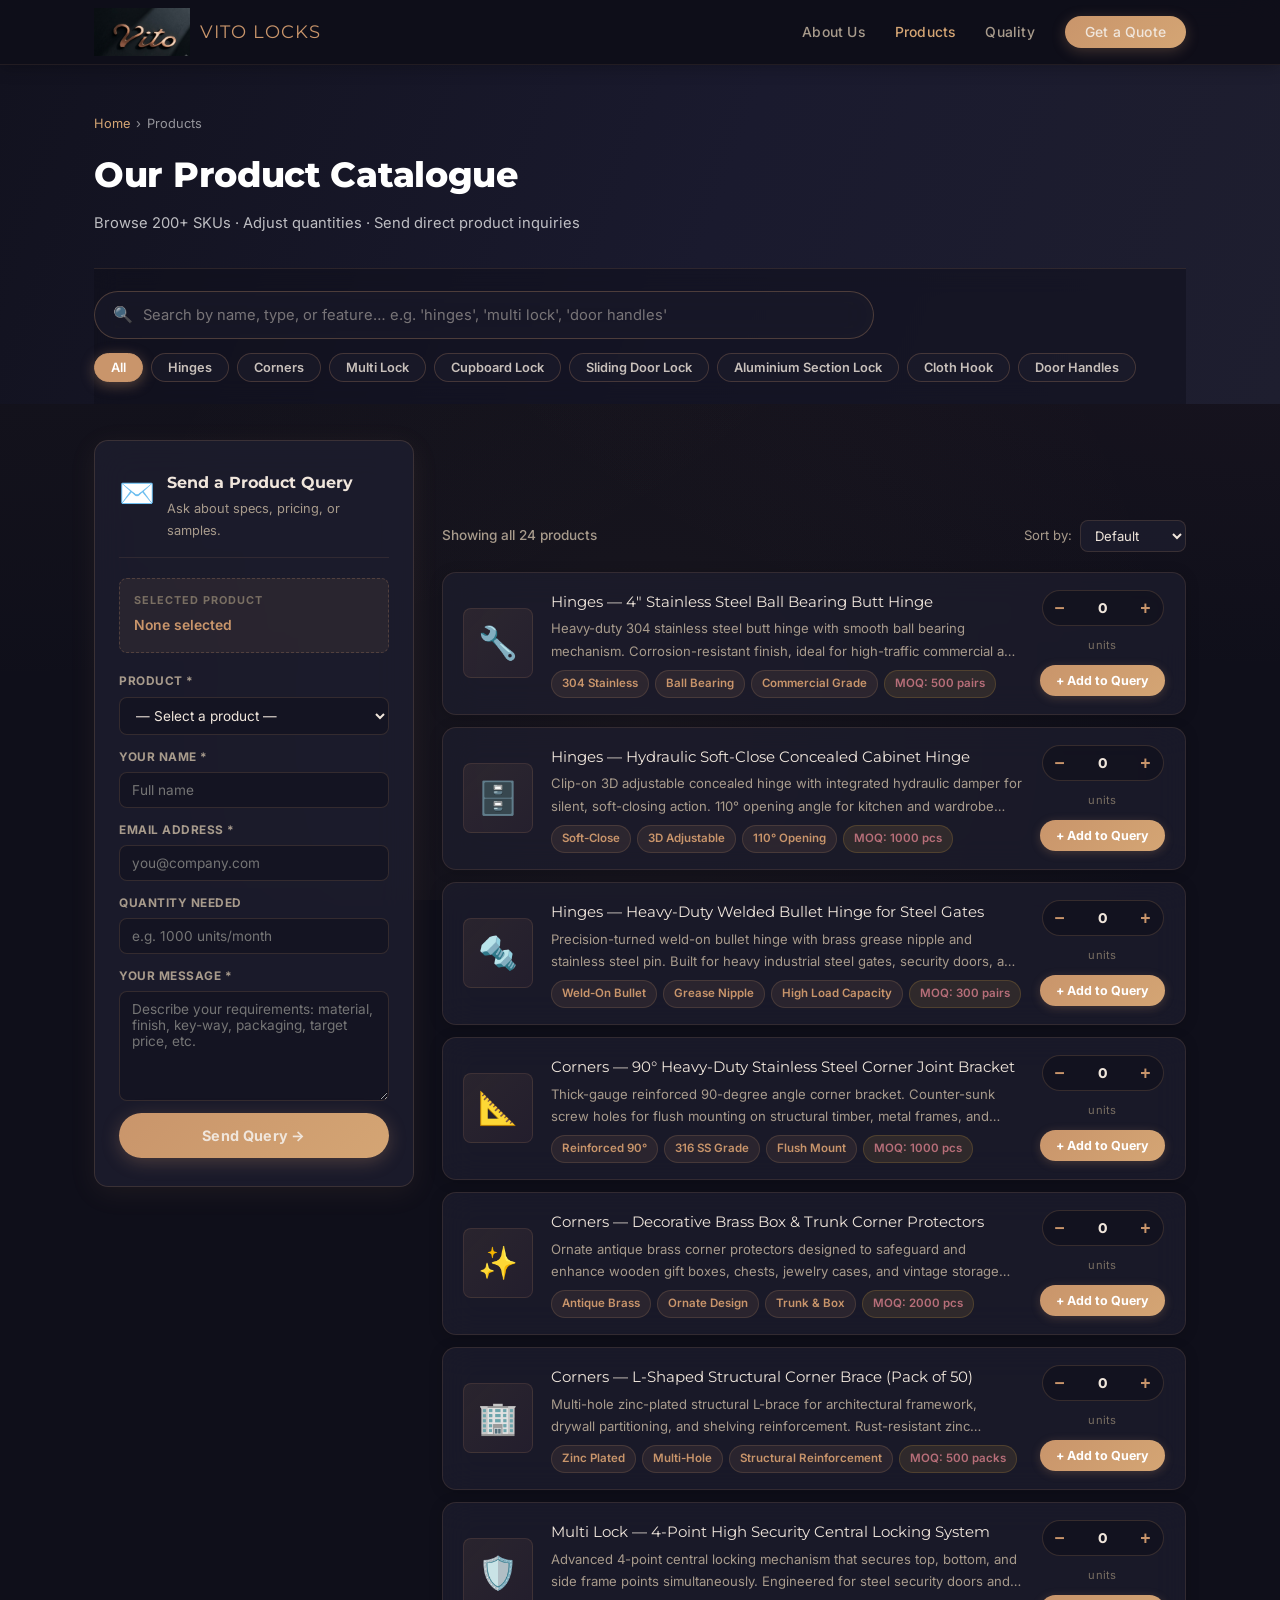
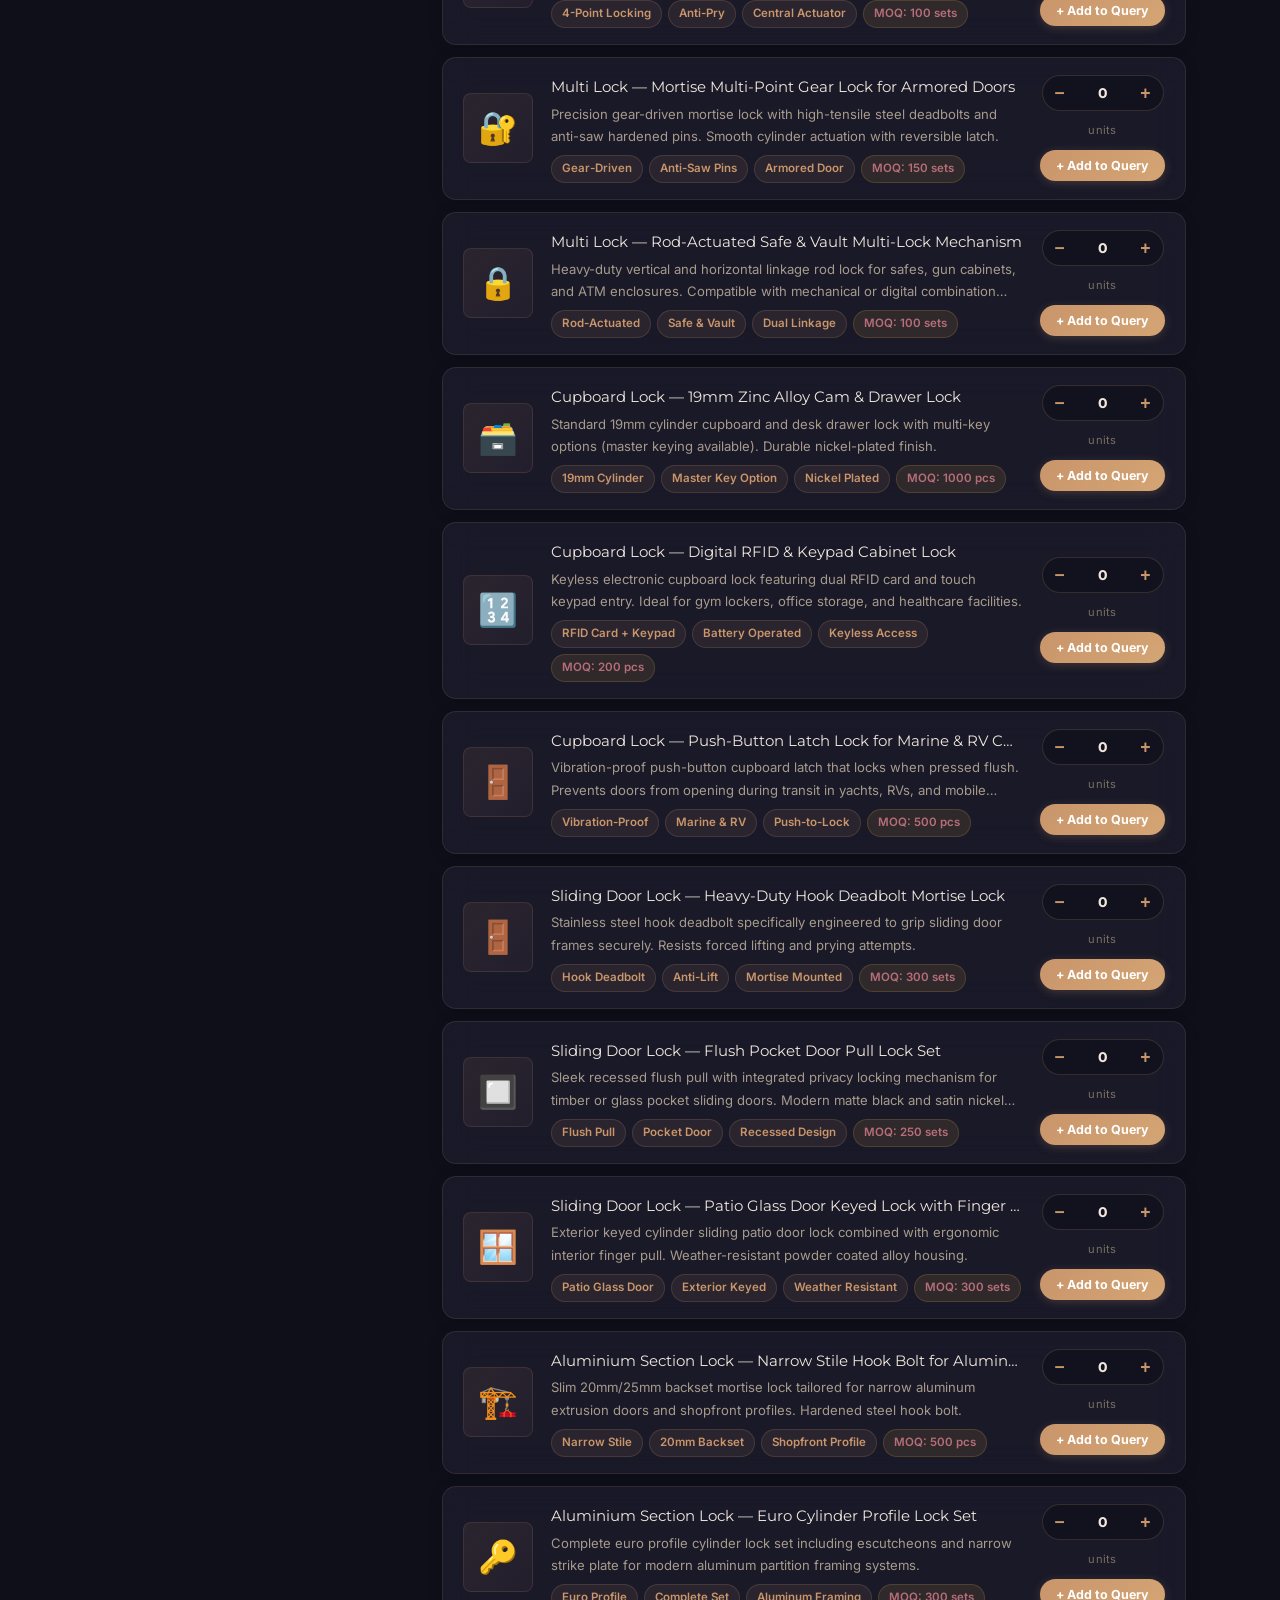
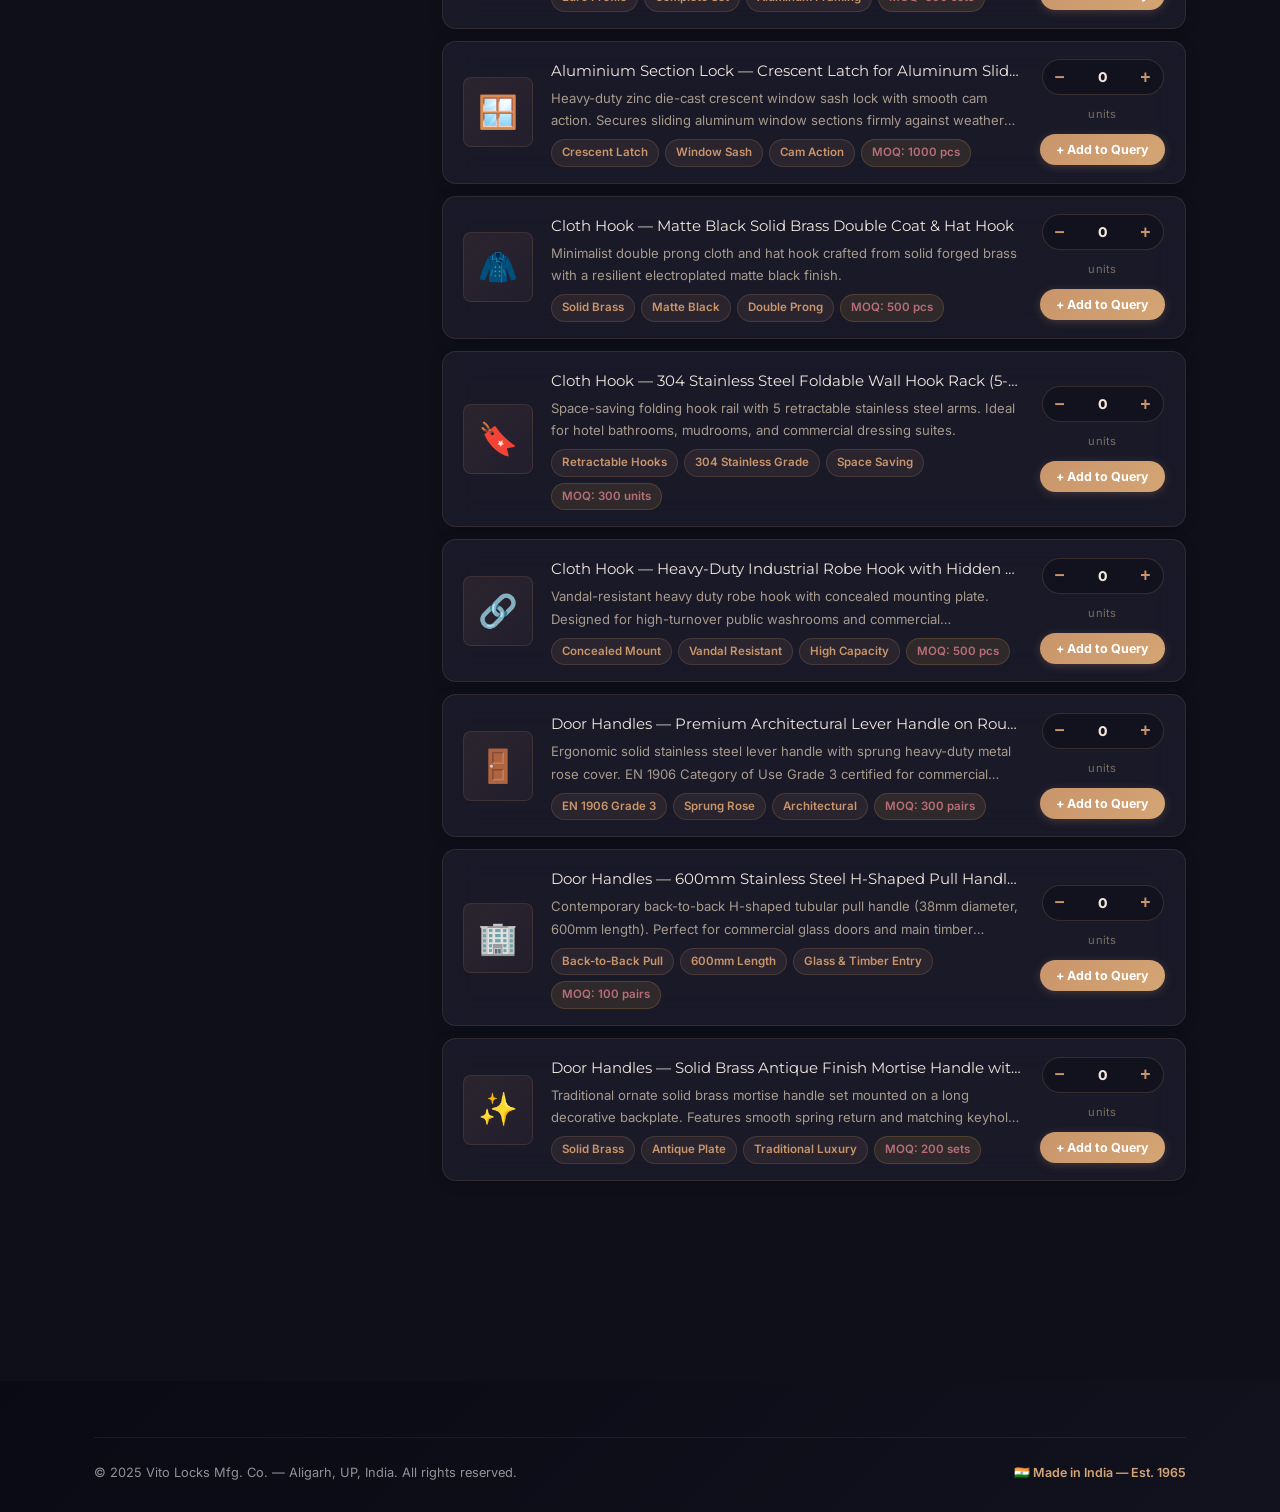
==== commit 75fb0b3f: "Update categories and product catalog to the 8 new product lines" ====
--- a/products.html
+++ b/products.html
@@ -7,7 +7,6 @@
   <meta name="description" content="Browse Vito Locks' full product catalogue. Search by type, adjust quantities, and send a direct product inquiry to our trade team." />
   <link rel="stylesheet" href="style.css" />
   <link rel="stylesheet" href="products.css" />
-  <link rel="stylesheet" href="https://fonts.googleapis.com/css2?family=Playfair+Display:wght@400;600;700&display=swap" />
   <link rel="icon" href="data:image/svg+xml,<svg xmlns='http://www.w3.org/2000/svg' viewBox='0 0 100 100'><text y='.9em' font-size='90'>🔒</text></svg>" />
 </head>
 <body>
@@ -51,19 +50,21 @@
         <input
           type="text"
           id="searchInput"
-          placeholder="Search by name, type, or feature… e.g. 'padlock', 'TSA', 'weatherproof'"
+          placeholder="Search by name, type, or feature… e.g. 'hinges', 'multi lock', 'door handles'"
           autocomplete="off"
         />
         <button class="search-clear" id="searchClear" title="Clear search">✕</button>
       </div>
       <div class="filter-chips" id="filterChips">
         <button class="chip active ripple-btn" data-filter="all">All</button>
-        <button class="chip ripple-btn" data-filter="padlock">Padlocks</button>
-        <button class="chip ripple-btn" data-filter="door">Door Locks</button>
-        <button class="chip ripple-btn" data-filter="cam">Cam Locks</button>
-        <button class="chip ripple-btn" data-filter="combination">Combo Locks</button>
-        <button class="chip ripple-btn" data-filter="disc">Disc Locks</button>
-        <button class="chip ripple-btn" data-filter="oem">OEM / Custom</button>
+        <button class="chip ripple-btn" data-filter="hinges">Hinges</button>
+        <button class="chip ripple-btn" data-filter="corners">Corners</button>
+        <button class="chip ripple-btn" data-filter="multi-lock">Multi Lock</button>
+        <button class="chip ripple-btn" data-filter="cupboard-lock">Cupboard Lock</button>
+        <button class="chip ripple-btn" data-filter="sliding-door-lock">Sliding Door Lock</button>
+        <button class="chip ripple-btn" data-filter="aluminium-section-lock">Aluminium Section Lock</button>
+        <button class="chip ripple-btn" data-filter="cloth-hook">Cloth Hook</button>
+        <button class="chip ripple-btn" data-filter="door-handles">Door Handles</button>
       </div>
     </div>
   </div>
@@ -96,21 +97,30 @@
         <label for="qProduct">Product *</label>
         <select id="qProduct" required>
           <option value="">— Select a product —</option>
-          <option value="Padlocks — Brass Series (20–40mm)">Padlocks — Brass Series (20–40mm)</option>
-          <option value="Padlocks — Steel Series (40–80mm)">Padlocks — Steel Series (40–80mm)</option>
-          <option value="Padlocks — Zinc Alloy (20–60mm)">Padlocks — Zinc Alloy (20–60mm)</option>
-          <option value="Door Locks — Mortise Lock Set">Door Locks — Mortise Lock Set</option>
-          <option value="Door Locks — Cylindrical Knob Lock">Door Locks — Cylindrical Knob Lock</option>
-          <option value="Door Locks — Double Cylinder Deadbolt">Door Locks — Double Cylinder Deadbolt</option>
-          <option value="Cam Locks — 16mm Tubular">Cam Locks — 16mm Tubular</option>
-          <option value="Cam Locks — 22mm Tubular">Cam Locks — 22mm Tubular</option>
-          <option value="Cam Locks — 30mm Heavy Duty">Cam Locks — 30mm Heavy Duty</option>
-          <option value="Combination Locks — 3-Wheel Resettable">Combination Locks — 3-Wheel Resettable</option>
-          <option value="Combination Locks — TSA Approved Travel Lock">Combination Locks — TSA Approved Travel Lock</option>
-          <option value="Combination Locks — 4-Digit Locker Lock">Combination Locks — 4-Digit Locker Lock</option>
-          <option value="Disc Detainer Locks — Standard">Disc Detainer Locks — Standard</option>
-          <option value="Disc Detainer Locks — Heavy Duty Gate Lock">Disc Detainer Locks — Heavy Duty Gate Lock</option>
-          <option value="OEM / Custom Locks">OEM / Custom Locks</option>
+          <option value="Hinges — 4&quot; Stainless Steel Ball Bearing Butt Hinge">Hinges — 4" Stainless Steel Ball Bearing Butt Hinge</option>
+          <option value="Hinges — Hydraulic Soft-Close Concealed Cabinet Hinge">Hinges — Hydraulic Soft-Close Concealed Cabinet Hinge</option>
+          <option value="Hinges — Heavy-Duty Welded Bullet Hinge for Steel Gates">Hinges — Heavy-Duty Welded Bullet Hinge for Steel Gates</option>
+          <option value="Corners — 90° Heavy-Duty Stainless Steel Corner Joint Bracket">Corners — 90° Heavy-Duty Stainless Steel Corner Joint Bracket</option>
+          <option value="Corners — Decorative Brass Box &amp; Trunk Corner Protectors">Corners — Decorative Brass Box & Trunk Corner Protectors</option>
+          <option value="Corners — L-Shaped Structural Corner Brace (Pack of 50)">Corners — L-Shaped Structural Corner Brace (Pack of 50)</option>
+          <option value="Multi Lock — 4-Point High Security Central Locking System">Multi Lock — 4-Point High Security Central Locking System</option>
+          <option value="Multi Lock — Mortise Multi-Point Gear Lock for Armored Doors">Multi Lock — Mortise Multi-Point Gear Lock for Armored Doors</option>
+          <option value="Multi Lock — Rod-Actuated Safe &amp; Vault Multi-Lock Mechanism">Multi Lock — Rod-Actuated Safe & Vault Multi-Lock Mechanism</option>
+          <option value="Cupboard Lock — 19mm Zinc Alloy Cam &amp; Drawer Lock">Cupboard Lock — 19mm Zinc Alloy Cam & Drawer Lock</option>
+          <option value="Cupboard Lock — Digital RFID &amp; Keypad Cabinet Lock">Cupboard Lock — Digital RFID & Keypad Cabinet Lock</option>
+          <option value="Cupboard Lock — Push-Button Latch Lock for Marine &amp; RV Cupboards">Cupboard Lock — Push-Button Latch Lock for Marine & RV Cupboards</option>
+          <option value="Sliding Door Lock — Heavy-Duty Hook Deadbolt Mortise Lock">Sliding Door Lock — Heavy-Duty Hook Deadbolt Mortise Lock</option>
+          <option value="Sliding Door Lock — Flush Pocket Door Pull Lock Set">Sliding Door Lock — Flush Pocket Door Pull Lock Set</option>
+          <option value="Sliding Door Lock — Patio Glass Door Keyed Lock with Finger Pull">Sliding Door Lock — Patio Glass Door Keyed Lock with Finger Pull</option>
+          <option value="Aluminium Section Lock — Narrow Stile Hook Bolt for Aluminum Profiles">Aluminium Section Lock — Narrow Stile Hook Bolt for Aluminum Profiles</option>
+          <option value="Aluminium Section Lock — Euro Cylinder Profile Lock Set">Aluminium Section Lock — Euro Cylinder Profile Lock Set</option>
+          <option value="Aluminium Section Lock — Crescent Latch for Aluminum Sliding Windows">Aluminium Section Lock — Crescent Latch for Aluminum Sliding Windows</option>
+          <option value="Cloth Hook — Matte Black Solid Brass Double Coat &amp; Hat Hook">Cloth Hook — Matte Black Solid Brass Double Coat & Hat Hook</option>
+          <option value="Cloth Hook — 304 Stainless Steel Foldable Wall Hook Rack (5-Hook)">Cloth Hook — 304 Stainless Steel Foldable Wall Hook Rack (5-Hook)</option>
+          <option value="Cloth Hook — Heavy-Duty Industrial Robe Hook with Hidden Screws">Cloth Hook — Heavy-Duty Industrial Robe Hook with Hidden Screws</option>
+          <option value="Door Handles — Premium Architectural Lever Handle on Round Rose">Door Handles — Premium Architectural Lever Handle on Round Rose</option>
+          <option value="Door Handles — 600mm Stainless Steel H-Shaped Pull Handle for Entrance">Door Handles — 600mm Stainless Steel H-Shaped Pull Handle for Entrance</option>
+          <option value="Door Handles — Solid Brass Antique Finish Mortise Handle with Plate">Door Handles — Solid Brass Antique Finish Mortise Handle with Plate</option>
         </select>
       </div>
 
